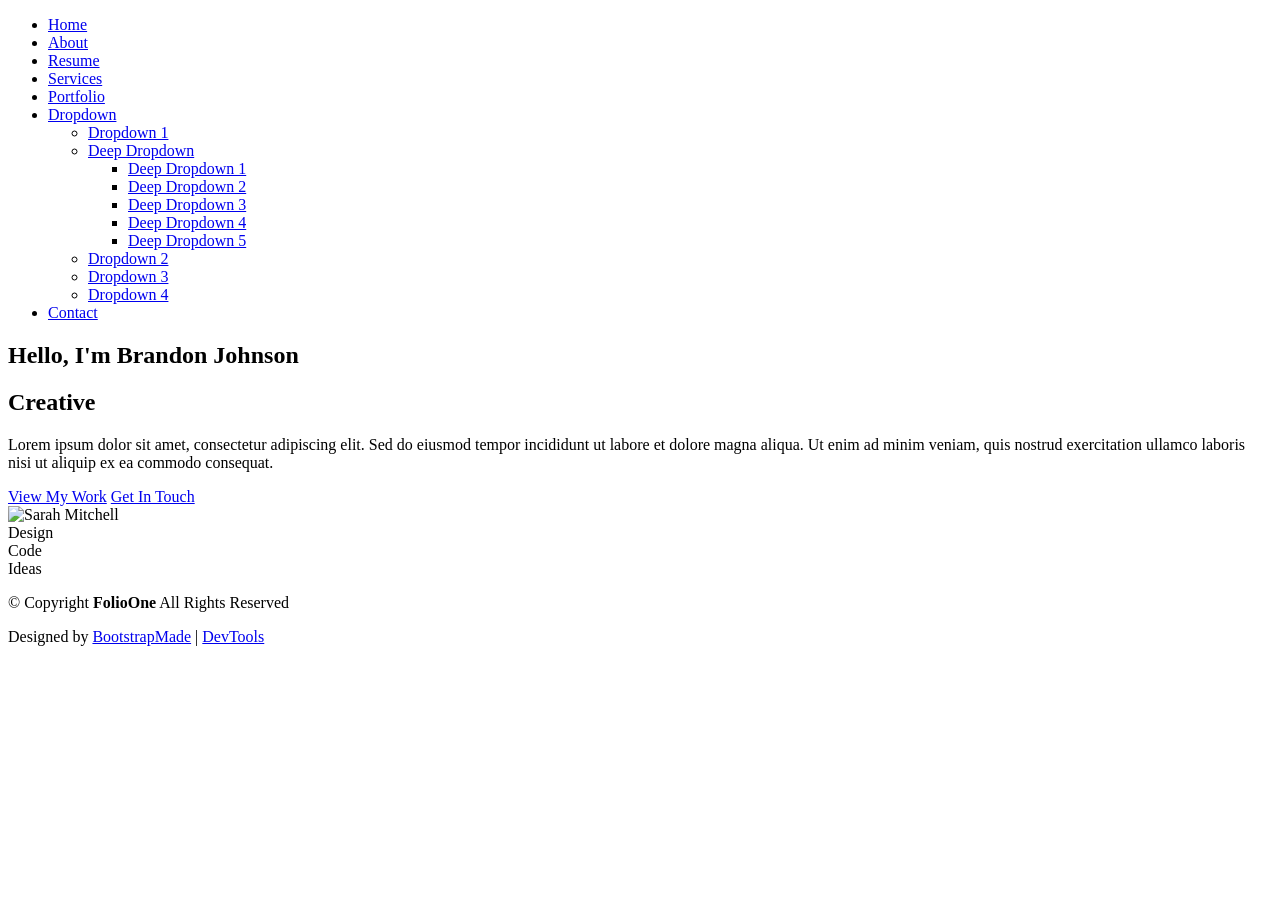
==== index.html @ 046b9fda "Add files via upload" ====
<!DOCTYPE html>
<html lang="en">

<head>
  <meta charset="utf-8">
  <meta content="width=device-width, initial-scale=1.0" name="viewport">
  <title>Index - FolioOne Bootstrap Template</title>
  <meta name="description" content="">
  <meta name="keywords" content="">

  <!-- Favicons -->
  <link href="assets/img/favicon.png" rel="icon">
  <link href="assets/img/apple-touch-icon.png" rel="apple-touch-icon">

  <!-- Fonts -->
  <link href="https://fonts.googleapis.com" rel="preconnect">
  <link href="https://fonts.gstatic.com" rel="preconnect" crossorigin>
  <link href="https://fonts.googleapis.com/css2?family=Roboto:ital,wght@0,100;0,300;0,400;0,500;0,700;0,900;1,100;1,300;1,400;1,500;1,700;1,900&family=Poppins:ital,wght@0,100;0,200;0,300;0,400;0,500;0,600;0,700;0,800;0,900;1,100;1,200;1,300;1,400;1,500;1,600;1,700;1,800;1,900&family=Raleway:ital,wght@0,100;0,200;0,300;0,400;0,500;0,600;0,700;0,800;0,900;1,100;1,200;1,300;1,400;1,500;1,600;1,700;1,800;1,900&display=swap" rel="stylesheet">

  <!-- Vendor CSS Files -->
  <link href="assets/vendor/bootstrap/css/bootstrap.min.css" rel="stylesheet">
  <link href="assets/vendor/bootstrap-icons/bootstrap-icons.css" rel="stylesheet">
  <link href="assets/vendor/aos/aos.css" rel="stylesheet">
  <link href="assets/vendor/swiper/swiper-bundle.min.css" rel="stylesheet">
  <link href="assets/vendor/glightbox/css/glightbox.min.css" rel="stylesheet">

  <!-- Main CSS File -->
  <link href="assets/css/main.css" rel="stylesheet">

  <!-- =======================================================
  * Template Name: FolioOne
  * Template URL: https://bootstrapmade.com/folioone-bootstrap-portfolio-website-template/
  * Updated: Aug 23 2025 with Bootstrap v5.3.7
  * Author: BootstrapMade.com
  * License: https://bootstrapmade.com/license/
  ======================================================== -->
</head>

<body class="index-page">

  <header id="header" class="header d-flex align-items-center light-background sticky-top">
    <div class="container position-relative d-flex align-items-center justify-content-between">

      <!-- <a href="index.html" class="logo d-flex align-items-center me-auto me-xl-0">
      <img src="assets/img/logo.webp" alt="">
      <h1 class="sitename">FolioOne</h1> 
    </a> -->

      <nav id="navmenu" class="navmenu">
        <ul>
          <li><a href="index.html" class="active">Home</a></li>
          <li><a href="about.html">About</a></li>
          <li><a href="resume.html">Resume</a></li>
          <li><a href="services.html">Services</a></li>
          <li><a href="portfolio.html">Portfolio</a></li>
          <li class="dropdown"><a href="#"><span>Dropdown</span> <i class="bi bi-chevron-down toggle-dropdown"></i></a>
            <ul>
              <li><a href="#">Dropdown 1</a></li>
              <li class="dropdown"><a href="#"><span>Deep Dropdown</span> <i class="bi bi-chevron-down toggle-dropdown"></i></a>
                <ul>
                  <li><a href="#">Deep Dropdown 1</a></li>
                  <li><a href="#">Deep Dropdown 2</a></li>
                  <li><a href="#">Deep Dropdown 3</a></li>
                  <li><a href="#">Deep Dropdown 4</a></li>
                  <li><a href="#">Deep Dropdown 5</a></li>
                </ul>
              </li>
              <li><a href="#">Dropdown 2</a></li>
              <li><a href="#">Dropdown 3</a></li>
              <li><a href="#">Dropdown 4</a></li>
            </ul>
          </li>
          <li><a href="contact.html">Contact</a></li>
        </ul>
        <i class="mobile-nav-toggle d-xl-none bi bi-list"></i>
      </nav>

      <div class="header-social-links">
        <a href="#" class="twitter"><i class="bi bi-twitter-x"></i></a>
        <a href="#" class="facebook"><i class="bi bi-facebook"></i></a>
        <a href="#" class="instagram"><i class="bi bi-instagram"></i></a>
        <a href="#" class="linkedin"><i class="bi bi-linkedin"></i></a>
      </div>

    </div>
  </header>

  <main class="main">

    <!-- Hero Section -->
    <section id="hero" class="hero section">

      <div class="container" data-aos="fade-up" data-aos-delay="100">

        <div class="row gy-4 align-items-center">
          <div class="col-lg-6 order-2 order-lg-1">
            <div class="hero-content">
              <h1 data-aos="fade-up" data-aos-delay="200">Hello, I'm <span class="highlight">Brandon Johnson</span></h1>
              <h2 data-aos="fade-up" data-aos-delay="300">Creative <span class="typed" data-typed-items="UI/UX Designer, Web Developer, Digital Artist, Brand Strategist"></span></h2>
              <p data-aos="fade-up" data-aos-delay="400">Lorem ipsum dolor sit amet, consectetur adipiscing elit. Sed do eiusmod tempor incididunt ut labore et dolore magna aliqua. Ut enim ad minim veniam, quis nostrud exercitation ullamco laboris nisi ut aliquip ex ea commodo consequat.</p>
              <div class="hero-actions" data-aos="fade-up" data-aos-delay="500">
                <a href="portfolio.html" class="btn btn-primary">View My Work</a>
                <a href="contact.html" class="btn btn-outline">Get In Touch</a>
              </div>
              <div class="social-links" data-aos="fade-up" data-aos-delay="600">
                <a href="#"><i class="bi bi-twitter"></i></a>
                <a href="#"><i class="bi bi-linkedin"></i></a>
                <a href="#"><i class="bi bi-github"></i></a>
                <a href="#"><i class="bi bi-dribbble"></i></a>
              </div>
            </div>
          </div>
          <div class="col-lg-6 order-1 order-lg-2">
            <div class="hero-image" data-aos="zoom-in" data-aos-delay="300">
              <div class="image-wrapper">
                <img src="assets/img/profile/profile-square-11.webp" alt="Sarah Mitchell" class="img-fluid">
                <div class="floating-elements">
                  <div class="floating-card design" data-aos="fade-left" data-aos-delay="700">
                    <i class="bi bi-palette"></i>
                    <span>Design</span>
                  </div>
                  <div class="floating-card code" data-aos="fade-right" data-aos-delay="800">
                    <i class="bi bi-code-slash"></i>
                    <span>Code</span>
                  </div>
                  <div class="floating-card creativity" data-aos="fade-up" data-aos-delay="900">
                    <i class="bi bi-lightbulb"></i>
                    <span>Ideas</span>
                  </div>
                </div>
              </div>
            </div>
          </div>
        </div>

      </div>

    </section><!-- /Hero Section -->

  </main>

  <footer id="footer" class="footer">

    <div class="container">
      <div class="copyright text-center ">
        <p>© <span>Copyright</span> <strong class="px-1 sitename">FolioOne</strong> <span>All Rights Reserved<br></span></p>
      </div>
      <div class="social-links d-flex justify-content-center">
        <a href=""><i class="bi bi-twitter-x"></i></a>
        <a href=""><i class="bi bi-facebook"></i></a>
        <a href=""><i class="bi bi-instagram"></i></a>
        <a href=""><i class="bi bi-linkedin"></i></a>
      </div>
      <div class="credits">
        <!-- All the links in the footer should remain intact. -->
        <!-- You can delete the links only if you've purchased the pro version. -->
        <!-- Licensing information: https://bootstrapmade.com/license/ -->
        <!-- Purchase the pro version with working PHP/AJAX contact form: [buy-url] -->
        Designed by <a href="https://bootstrapmade.com/">BootstrapMade</a> | <a href="https://bootstrapmade.com/tools/">DevTools</a>
      </div>
    </div>

  </footer>

  <!-- Scroll Top -->
  <a href="#" id="scroll-top" class="scroll-top d-flex align-items-center justify-content-center"><i class="bi bi-arrow-up-short"></i></a>

  <!-- Preloader -->
  <div id="preloader"></div>

  <!-- Vendor JS Files -->
  <script src="assets/vendor/bootstrap/js/bootstrap.bundle.min.js"></script>
  <script src="assets/vendor/php-email-form/validate.js"></script>
  <script src="assets/vendor/aos/aos.js"></script>
  <script src="assets/vendor/typed.js/typed.umd.js"></script>
  <script src="assets/vendor/waypoints/noframework.waypoints.js"></script>
  <script src="assets/vendor/purecounter/purecounter_vanilla.js"></script>
  <script src="assets/vendor/swiper/swiper-bundle.min.js"></script>
  <script src="assets/vendor/imagesloaded/imagesloaded.pkgd.min.js"></script>
  <script src="assets/vendor/isotope-layout/isotope.pkgd.min.js"></script>
  <script src="assets/vendor/glightbox/js/glightbox.min.js"></script>

  <!-- Main JS File -->
  <script src="assets/js/main.js"></script>

</body>

</html>
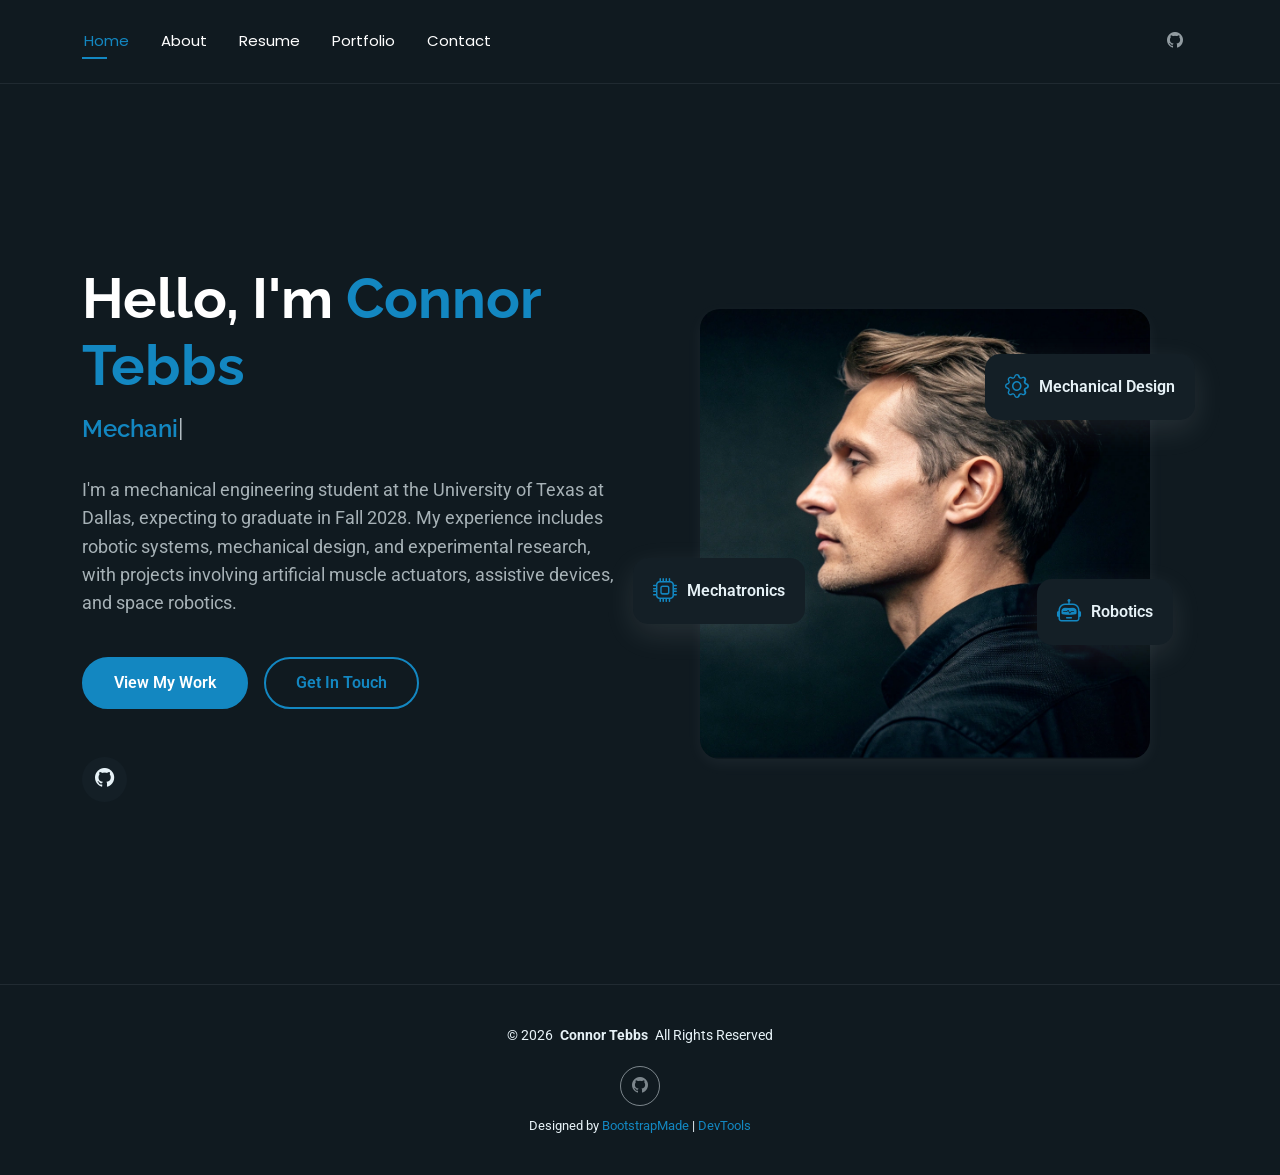
==== commit df518f7b: "Update index.html" ====
--- a/index.html
+++ b/index.html
@@ -1,12 +1,14 @@
+
 <!DOCTYPE html>
 <html lang="en">
 
 <head>
   <meta charset="utf-8">
   <meta content="width=device-width, initial-scale=1.0" name="viewport">
-  <title>Index - FolioOne Bootstrap Template</title>
-  <meta name="description" content="">
-  <meta name="keywords" content="">
+
+  <title>Connor Tebbs | Mechanical Engineering Portfolio</title>
+  <meta name="description" content="Connor Tebbs is a mechanical engineering student at the University of Texas at Dallas with experience in robotics, mechanical design, mechatronics, and experimental research.">
+  <meta name="keywords" content="Connor Tebbs, Mechanical Engineering, UT Dallas, Robotics, Mechatronics, Engineering Portfolio, CAD">
 
   <!-- Favicons -->
   <link href="assets/img/favicon.png" rel="icon">
@@ -15,71 +17,46 @@
   <!-- Fonts -->
   <link href="https://fonts.googleapis.com" rel="preconnect">
   <link href="https://fonts.gstatic.com" rel="preconnect" crossorigin>
-  <link href="https://fonts.googleapis.com/css2?family=Roboto:ital,wght@0,100;0,300;0,400;0,500;0,700;0,900;1,100;1,300;1,400;1,500;1,700;1,900&family=Poppins:ital,wght@0,100;0,200;0,300;0,400;0,500;0,600;0,700;0,800;0,900;1,100;1,200;1,300;1,400;1,500;1,600;1,700;1,800;1,900&family=Raleway:ital,wght@0,100;0,200;0,300;0,400;0,500;0,600;0,700;0,800;0,900;1,100;1,200;1,300;1,400;1,500;1,600;1,700;1,800;1,900&display=swap" rel="stylesheet">
-
-  <!-- Vendor CSS Files -->
+  <link href="https://fonts.googleapis.com/css2?family=Roboto:wght@300;400;500;700&family=Poppins:wght@300;400;500;600;700&family=Raleway:wght@300;400;500;600;700&display=swap" rel="stylesheet">
+
+  <!-- Vendor CSS -->
   <link href="assets/vendor/bootstrap/css/bootstrap.min.css" rel="stylesheet">
   <link href="assets/vendor/bootstrap-icons/bootstrap-icons.css" rel="stylesheet">
   <link href="assets/vendor/aos/aos.css" rel="stylesheet">
   <link href="assets/vendor/swiper/swiper-bundle.min.css" rel="stylesheet">
   <link href="assets/vendor/glightbox/css/glightbox.min.css" rel="stylesheet">
 
-  <!-- Main CSS File -->
+  <!-- Main CSS -->
   <link href="assets/css/main.css" rel="stylesheet">
 
-  <!-- =======================================================
-  * Template Name: FolioOne
-  * Template URL: https://bootstrapmade.com/folioone-bootstrap-portfolio-website-template/
-  * Updated: Aug 23 2025 with Bootstrap v5.3.7
-  * Author: BootstrapMade.com
-  * License: https://bootstrapmade.com/license/
-  ======================================================== -->
+  <!--
+  Template Name: FolioOne
+  Author: BootstrapMade.com
+  License: https://bootstrapmade.com/license/
+  -->
 </head>
 
 <body class="index-page">
 
+  <!-- Header -->
   <header id="header" class="header d-flex align-items-center light-background sticky-top">
     <div class="container position-relative d-flex align-items-center justify-content-between">
-
-      <!-- <a href="index.html" class="logo d-flex align-items-center me-auto me-xl-0">
-      <img src="assets/img/logo.webp" alt="">
-      <h1 class="sitename">FolioOne</h1> 
-    </a> -->
 
       <nav id="navmenu" class="navmenu">
         <ul>
           <li><a href="index.html" class="active">Home</a></li>
           <li><a href="about.html">About</a></li>
           <li><a href="resume.html">Resume</a></li>
-          <li><a href="services.html">Services</a></li>
           <li><a href="portfolio.html">Portfolio</a></li>
-          <li class="dropdown"><a href="#"><span>Dropdown</span> <i class="bi bi-chevron-down toggle-dropdown"></i></a>
-            <ul>
-              <li><a href="#">Dropdown 1</a></li>
-              <li class="dropdown"><a href="#"><span>Deep Dropdown</span> <i class="bi bi-chevron-down toggle-dropdown"></i></a>
-                <ul>
-                  <li><a href="#">Deep Dropdown 1</a></li>
-                  <li><a href="#">Deep Dropdown 2</a></li>
-                  <li><a href="#">Deep Dropdown 3</a></li>
-                  <li><a href="#">Deep Dropdown 4</a></li>
-                  <li><a href="#">Deep Dropdown 5</a></li>
-                </ul>
-              </li>
-              <li><a href="#">Dropdown 2</a></li>
-              <li><a href="#">Dropdown 3</a></li>
-              <li><a href="#">Dropdown 4</a></li>
-            </ul>
-          </li>
           <li><a href="contact.html">Contact</a></li>
         </ul>
         <i class="mobile-nav-toggle d-xl-none bi bi-list"></i>
       </nav>
 
       <div class="header-social-links">
-        <a href="#" class="twitter"><i class="bi bi-twitter-x"></i></a>
-        <a href="#" class="facebook"><i class="bi bi-facebook"></i></a>
-        <a href="#" class="instagram"><i class="bi bi-instagram"></i></a>
-        <a href="#" class="linkedin"><i class="bi bi-linkedin"></i></a>
+        <a href="https://github.com/connortebbs" target="_blank" rel="noopener noreferrer" aria-label="GitHub">
+          <i class="bi bi-github"></i>
+        </a>
       </div>
 
     </div>
@@ -93,82 +70,148 @@
       <div class="container" data-aos="fade-up" data-aos-delay="100">
 
         <div class="row gy-4 align-items-center">
+
+          <!-- Introduction -->
           <div class="col-lg-6 order-2 order-lg-1">
             <div class="hero-content">
-              <h1 data-aos="fade-up" data-aos-delay="200">Hello, I'm <span class="highlight">Brandon Johnson</span></h1>
-              <h2 data-aos="fade-up" data-aos-delay="300">Creative <span class="typed" data-typed-items="UI/UX Designer, Web Developer, Digital Artist, Brand Strategist"></span></h2>
-              <p data-aos="fade-up" data-aos-delay="400">Lorem ipsum dolor sit amet, consectetur adipiscing elit. Sed do eiusmod tempor incididunt ut labore et dolore magna aliqua. Ut enim ad minim veniam, quis nostrud exercitation ullamco laboris nisi ut aliquip ex ea commodo consequat.</p>
+
+              <h1 data-aos="fade-up" data-aos-delay="200">
+                Hello, I'm <span class="highlight">Connor Tebbs</span>
+              </h1>
+
+              <h2 data-aos="fade-up" data-aos-delay="300">
+                <span class="typed"
+                  data-typed-items="Mechanical Engineering Student, Robotics & Mechatronics, Mechanical Design">
+                </span>
+              </h2>
+
+              <p data-aos="fade-up" data-aos-delay="400">
+                I'm a mechanical engineering student at the
+                University of Texas at Dallas, expecting to graduate
+                in Fall 2028. My experience includes robotic systems,
+                mechanical design, and experimental research, with
+                projects involving artificial muscle actuators,
+                assistive devices, and space robotics.
+              </p>
+
               <div class="hero-actions" data-aos="fade-up" data-aos-delay="500">
-                <a href="portfolio.html" class="btn btn-primary">View My Work</a>
-                <a href="contact.html" class="btn btn-outline">Get In Touch</a>
+
+                <a href="portfolio.html" class="btn btn-primary">
+                  View My Work
+                </a>
+
+                <a href="contact.html" class="btn btn-outline">
+                  Get In Touch
+                </a>
+
               </div>
+
               <div class="social-links" data-aos="fade-up" data-aos-delay="600">
-                <a href="#"><i class="bi bi-twitter"></i></a>
-                <a href="#"><i class="bi bi-linkedin"></i></a>
-                <a href="#"><i class="bi bi-github"></i></a>
-                <a href="#"><i class="bi bi-dribbble"></i></a>
+
+                <a href="https://github.com/connortebbs"
+                   target="_blank"
+                   rel="noopener noreferrer"
+                   aria-label="GitHub">
+                  <i class="bi bi-github"></i>
+                </a>
+
+              </div>
+
+            </div>
+          </div>
+
+          <!-- Profile Image -->
+          <div class="col-lg-6 order-1 order-lg-2">
+            <div class="hero-image" data-aos="zoom-in" data-aos-delay="300">
+
+              <div class="image-wrapper">
+
+                <!-- Temporary template image -->
+                <img src="assets/img/profile/profile-square-11.webp"
+                     alt="Temporary portfolio image"
+                     class="img-fluid">
+
+                <div class="floating-elements">
+
+                  <div class="floating-card design"
+                       data-aos="fade-left"
+                       data-aos-delay="700">
+                    <i class="bi bi-gear"></i>
+                    <span>Mechanical Design</span>
+                  </div>
+
+                  <div class="floating-card code"
+                       data-aos="fade-right"
+                       data-aos-delay="800">
+                    <i class="bi bi-cpu"></i>
+                    <span>Mechatronics</span>
+                  </div>
+
+                  <div class="floating-card creativity"
+                       data-aos="fade-up"
+                       data-aos-delay="900">
+                    <i class="bi bi-robot"></i>
+                    <span>Robotics</span>
+                  </div>
+
+                </div>
+
               </div>
             </div>
           </div>
-          <div class="col-lg-6 order-1 order-lg-2">
-            <div class="hero-image" data-aos="zoom-in" data-aos-delay="300">
-              <div class="image-wrapper">
-                <img src="assets/img/profile/profile-square-11.webp" alt="Sarah Mitchell" class="img-fluid">
-                <div class="floating-elements">
-                  <div class="floating-card design" data-aos="fade-left" data-aos-delay="700">
-                    <i class="bi bi-palette"></i>
-                    <span>Design</span>
-                  </div>
-                  <div class="floating-card code" data-aos="fade-right" data-aos-delay="800">
-                    <i class="bi bi-code-slash"></i>
-                    <span>Code</span>
-                  </div>
-                  <div class="floating-card creativity" data-aos="fade-up" data-aos-delay="900">
-                    <i class="bi bi-lightbulb"></i>
-                    <span>Ideas</span>
-                  </div>
-                </div>
-              </div>
-            </div>
-          </div>
+
         </div>
 
       </div>
 
-    </section><!-- /Hero Section -->
+    </section>
+    <!-- End Hero Section -->
 
   </main>
 
+  <!-- Footer -->
   <footer id="footer" class="footer">
 
     <div class="container">
-      <div class="copyright text-center ">
-        <p>© <span>Copyright</span> <strong class="px-1 sitename">FolioOne</strong> <span>All Rights Reserved<br></span></p>
-      </div>
+
+      <div class="copyright text-center">
+        <p>
+          © <span>2026</span>
+          <strong class="px-1 sitename">Connor Tebbs</strong>
+          <span>All Rights Reserved</span>
+        </p>
+      </div>
+
       <div class="social-links d-flex justify-content-center">
-        <a href=""><i class="bi bi-twitter-x"></i></a>
-        <a href=""><i class="bi bi-facebook"></i></a>
-        <a href=""><i class="bi bi-instagram"></i></a>
-        <a href=""><i class="bi bi-linkedin"></i></a>
-      </div>
+        <a href="https://github.com/connortebbs"
+           target="_blank"
+           rel="noopener noreferrer"
+           aria-label="GitHub">
+          <i class="bi bi-github"></i>
+        </a>
+      </div>
+
+      <!-- Required template attribution -->
       <div class="credits">
-        <!-- All the links in the footer should remain intact. -->
-        <!-- You can delete the links only if you've purchased the pro version. -->
-        <!-- Licensing information: https://bootstrapmade.com/license/ -->
-        <!-- Purchase the pro version with working PHP/AJAX contact form: [buy-url] -->
-        Designed by <a href="https://bootstrapmade.com/">BootstrapMade</a> | <a href="https://bootstrapmade.com/tools/">DevTools</a>
-      </div>
+        Designed by
+        <a href="https://bootstrapmade.com/">BootstrapMade</a>
+        |
+        <a href="https://bootstrapmade.com/tools/">DevTools</a>
+      </div>
+
     </div>
-
   </footer>
 
   <!-- Scroll Top -->
-  <a href="#" id="scroll-top" class="scroll-top d-flex align-items-center justify-content-center"><i class="bi bi-arrow-up-short"></i></a>
-
-  <!-- Preloader -->
+  <a href="#"
+     id="scroll-top"
+     class="scroll-top d-flex align-items-center justify-content-center">
+    <i class="bi bi-arrow-up-short"></i>
+  </a>
+
   <div id="preloader"></div>
 
-  <!-- Vendor JS Files -->
+  <!-- Vendor JS -->
   <script src="assets/vendor/bootstrap/js/bootstrap.bundle.min.js"></script>
   <script src="assets/vendor/php-email-form/validate.js"></script>
   <script src="assets/vendor/aos/aos.js"></script>
@@ -180,9 +223,8 @@
   <script src="assets/vendor/isotope-layout/isotope.pkgd.min.js"></script>
   <script src="assets/vendor/glightbox/js/glightbox.min.js"></script>
 
-  <!-- Main JS File -->
+  <!-- Main JS -->
   <script src="assets/js/main.js"></script>
 
 </body>
-
-</html>+</html>
--- a/assets/css/main.css
+++ b/assets/css/main.css
@@ -0,0 +1,2855 @@
+/**
+* Template Name: FolioOne
+* Template URL: https://bootstrapmade.com/folioone-bootstrap-portfolio-website-template/
+* Updated: Aug 23 2025 with Bootstrap v5.3.7
+* Author: BootstrapMade.com
+* License: https://bootstrapmade.com/license/
+*/
+
+/*--------------------------------------------------------------
+# Font & Color Variables
+# Help: https://bootstrapmade.com/color-system/
+--------------------------------------------------------------*/
+/* Fonts */
+:root {
+  --default-font: "Roboto",  system-ui, -apple-system, "Segoe UI", Roboto, "Helvetica Neue", Arial, "Noto Sans", "Liberation Sans", sans-serif, "Apple Color Emoji", "Segoe UI Emoji", "Segoe UI Symbol", "Noto Color Emoji";
+  --heading-font: "Raleway",  sans-serif;
+  --nav-font: "Poppins",  sans-serif;
+}
+
+/* Global Colors - The following color variables are used throughout the website. Updating them here will change the color scheme of the entire website */
+:root { 
+  --background-color: #101a20; /* Background color for the entire website, including individual sections */
+  --default-color: #e7f2f7; /* Default color used for the majority of the text content across the entire website */
+  --heading-color: #ffffff; /* Color for headings, subheadings and title throughout the website */
+  --accent-color: #1387c1; /* Accent color that represents your brand on the website. It's used for buttons, links, and other elements that need to stand out */
+  --surface-color: #141f26; /* The surface color is used as a background of boxed elements within sections, such as cards, icon boxes, or other elements that require a visual separation from the global background. */
+  --contrast-color: #ffffff; /* Contrast color for text, ensuring readability against backgrounds of accent, heading, or default colors. */
+}
+
+/* Nav Menu Colors - The following color variables are used specifically for the navigation menu. They are separate from the global colors to allow for more customization options */
+:root {
+  --nav-color: #ffffff;  /* The default color of the main navmenu links */
+  --nav-hover-color: #1387c1; /* Applied to main navmenu links when they are hovered over or active */
+  --nav-mobile-background-color: #213642; /* Used as the background color for mobile navigation menu */
+  --nav-dropdown-background-color: #051117; /* Used as the background color for dropdown items that appear when hovering over primary navigation items */
+  --nav-dropdown-color: #e7f2f7; /* Used for navigation links of the dropdown items in the navigation menu. */
+  --nav-dropdown-hover-color: #1387c1; /* Similar to --nav-hover-color, this color is applied to dropdown navigation links when they are hovered over. */
+}
+
+/* Color Presets - These classes override global colors when applied to any section or element, providing reuse of the sam color scheme. */
+
+.light-background {
+  --background-color: #142027;
+  --surface-color: #325264;
+}
+
+.dark-background {
+  --background-color: #0b1419;
+  --default-color: #ffffff;
+  --heading-color: #ffffff;
+  --surface-color: #252525;
+  --contrast-color: #ffffff;
+}
+
+/* Smooth scroll */
+:root {
+  scroll-behavior: smooth;
+}
+
+/*--------------------------------------------------------------
+# General Styling & Shared Classes
+--------------------------------------------------------------*/
+body {
+  color: var(--default-color);
+  background-color: var(--background-color);
+  font-family: var(--default-font);
+}
+
+a {
+  color: var(--accent-color);
+  text-decoration: none;
+  transition: 0.3s;
+}
+
+a:hover {
+  color: color-mix(in srgb, var(--accent-color), transparent 25%);
+  text-decoration: none;
+}
+
+h1,
+h2,
+h3,
+h4,
+h5,
+h6 {
+  color: var(--heading-color);
+  font-family: var(--heading-font);
+}
+
+/* PHP Email Form Messages
+------------------------------*/
+.php-email-form .error-message {
+  display: none;
+  background: #df1529;
+  color: #ffffff;
+  text-align: left;
+  padding: 15px;
+  margin-bottom: 24px;
+  font-weight: 600;
+}
+
+.php-email-form .sent-message {
+  display: none;
+  color: #ffffff;
+  background: #059652;
+  text-align: center;
+  padding: 15px;
+  margin-bottom: 24px;
+  font-weight: 600;
+}
+
+.php-email-form .loading {
+  display: none;
+  background: var(--surface-color);
+  text-align: center;
+  padding: 15px;
+  margin-bottom: 24px;
+}
+
+.php-email-form .loading:before {
+  content: "";
+  display: inline-block;
+  border-radius: 50%;
+  width: 24px;
+  height: 24px;
+  margin: 0 10px -6px 0;
+  border: 3px solid var(--accent-color);
+  border-top-color: var(--surface-color);
+  animation: php-email-form-loading 1s linear infinite;
+}
+
+@keyframes php-email-form-loading {
+  0% {
+    transform: rotate(0deg);
+  }
+
+  100% {
+    transform: rotate(360deg);
+  }
+}
+
+/*--------------------------------------------------------------
+# Global Header
+--------------------------------------------------------------*/
+.header {
+  --background-color: rgba(255, 255, 255, 0);
+  color: var(--default-color);
+  background-color: var(--background-color);
+  padding: 15px 0;
+  transition: all 0.5s;
+  z-index: 997;
+  border-bottom: 1px solid color-mix(in srgb, var(--default-color), transparent 92%);
+}
+
+.header .logo {
+  line-height: 1;
+}
+
+.header .logo img {
+  max-height: 36px;
+  margin-right: 8px;
+}
+
+.header .logo h1 {
+  font-size: 32px;
+  margin: 0;
+  font-weight: 400;
+  color: var(--heading-color);
+}
+
+.header .header-social-links {
+  padding-right: 15px;
+}
+
+.header .header-social-links a {
+  color: color-mix(in srgb, var(--default-color), transparent 40%);
+  padding-left: 6px;
+  display: inline-block;
+  transition: 0.3s;
+  font-size: 16px;
+}
+
+.header .header-social-links a:hover {
+  color: var(--default-color);
+}
+
+.header .header-social-links a i {
+  line-height: 0px;
+}
+
+@media (max-width: 1200px) {
+  .header .logo {
+    order: 1;
+  }
+
+  .header .header-social-links {
+    order: 2;
+  }
+
+  .header .navmenu {
+    order: 3;
+  }
+}
+
+/* Global Header on Scroll
+------------------------------*/
+.scrolled .header {
+  --background-color: rgba(16, 26, 32, 0.9);
+}
+
+/*--------------------------------------------------------------
+# Navigation Menu
+--------------------------------------------------------------*/
+/* Desktop Navigation */
+@media (min-width: 1200px) {
+  .navmenu {
+    padding: 0;
+  }
+
+  .navmenu ul {
+    margin: 0;
+    padding: 0;
+    display: flex;
+    list-style: none;
+    align-items: center;
+  }
+
+  .navmenu li {
+    position: relative;
+  }
+
+  .navmenu>ul>li {
+    white-space: nowrap;
+    padding: 15px 28px 15px 0;
+  }
+
+  .navmenu>ul>li:last-child {
+    padding-right: 0;
+  }
+
+  .navmenu a,
+  .navmenu a:focus {
+    color: var(--nav-color);
+    font-size: 15px;
+    padding: 0 2px;
+    font-family: var(--nav-font);
+    font-weight: 400;
+    display: flex;
+    align-items: center;
+    justify-content: space-between;
+    white-space: nowrap;
+    transition: 0.3s;
+    position: relative;
+  }
+
+  .navmenu a i,
+  .navmenu a:focus i {
+    font-size: 12px;
+    line-height: 0;
+    margin-left: 5px;
+    transition: 0.3s;
+  }
+
+  .navmenu>ul>li>a:before {
+    content: "";
+    position: absolute;
+    height: 2px;
+    bottom: -6px;
+    left: 0;
+    background-color: var(--nav-hover-color);
+    visibility: hidden;
+    width: 0px;
+    transition: all 0.3s ease-in-out 0s;
+  }
+
+  .navmenu a:hover:before,
+  .navmenu li:hover>a:before,
+  .navmenu .active:before {
+    visibility: visible;
+    width: 25px;
+  }
+
+  .navmenu li:hover>a,
+  .navmenu .active,
+  .navmenu .active:focus {
+    color: var(--nav-hover-color);
+  }
+
+  .navmenu .dropdown ul {
+    margin: 0;
+    padding: 10px 0;
+    background: var(--nav-dropdown-background-color);
+    display: block;
+    position: absolute;
+    visibility: hidden;
+    left: -5px;
+    top: 130%;
+    opacity: 0;
+    transition: 0.3s;
+    border-radius: 4px;
+    z-index: 99;
+    box-shadow: 0px 0px 30px rgba(0, 0, 0, 0.1);
+  }
+
+  .navmenu .dropdown ul li {
+    min-width: 200px;
+  }
+
+  .navmenu .dropdown ul a {
+    padding: 10px 20px;
+    font-size: 15px;
+    text-transform: none;
+    color: var(--nav-dropdown-color);
+  }
+
+  .navmenu .dropdown ul a i {
+    font-size: 12px;
+  }
+
+  .navmenu .dropdown ul a:hover,
+  .navmenu .dropdown ul .active:hover,
+  .navmenu .dropdown ul li:hover>a {
+    color: var(--nav-dropdown-hover-color);
+  }
+
+  .navmenu .dropdown:hover>ul {
+    opacity: 1;
+    top: 100%;
+    visibility: visible;
+  }
+
+  .navmenu .dropdown .dropdown ul {
+    top: 0;
+    left: -90%;
+    visibility: hidden;
+  }
+
+  .navmenu .dropdown .dropdown:hover>ul {
+    opacity: 1;
+    top: 0;
+    left: -100%;
+    visibility: visible;
+  }
+}
+
+/* Mobile Navigation */
+@media (max-width: 1199px) {
+  .mobile-nav-toggle {
+    color: var(--nav-color);
+    font-size: 28px;
+    line-height: 0;
+    margin-right: 10px;
+    cursor: pointer;
+    transition: color 0.3s;
+  }
+
+  .navmenu {
+    padding: 0;
+    z-index: 9997;
+  }
+
+  .navmenu ul {
+    display: none;
+    list-style: none;
+    position: absolute;
+    inset: 60px 20px 20px 20px;
+    padding: 10px 0;
+    margin: 0;
+    border-radius: 6px;
+    background-color: var(--nav-mobile-background-color);
+    border: 1px solid color-mix(in srgb, var(--default-color), transparent 90%);
+    box-shadow: none;
+    overflow-y: auto;
+    transition: 0.3s;
+    z-index: 9998;
+  }
+
+  .navmenu a,
+  .navmenu a:focus {
+    color: var(--nav-dropdown-color);
+    padding: 10px 20px;
+    font-family: var(--nav-font);
+    font-size: 17px;
+    font-weight: 500;
+    display: flex;
+    align-items: center;
+    justify-content: space-between;
+    white-space: nowrap;
+    transition: 0.3s;
+  }
+
+  .navmenu a i,
+  .navmenu a:focus i {
+    font-size: 12px;
+    line-height: 0;
+    margin-left: 5px;
+    width: 30px;
+    height: 30px;
+    display: flex;
+    align-items: center;
+    justify-content: center;
+    border-radius: 50%;
+    transition: 0.3s;
+    background-color: color-mix(in srgb, var(--accent-color), transparent 90%);
+  }
+
+  .navmenu a i:hover,
+  .navmenu a:focus i:hover {
+    background-color: var(--accent-color);
+    color: var(--contrast-color);
+  }
+
+  .navmenu a:hover,
+  .navmenu .active,
+  .navmenu .active:focus {
+    color: var(--nav-dropdown-hover-color);
+  }
+
+  .navmenu .active i,
+  .navmenu .active:focus i {
+    background-color: var(--accent-color);
+    color: var(--contrast-color);
+    transform: rotate(180deg);
+  }
+
+  .navmenu .dropdown ul {
+    position: static;
+    display: none;
+    z-index: 99;
+    padding: 10px 0;
+    margin: 10px 20px;
+    background-color: var(--nav-dropdown-background-color);
+    transition: all 0.5s ease-in-out;
+  }
+
+  .navmenu .dropdown ul ul {
+    background-color: rgba(33, 37, 41, 0.1);
+  }
+
+  .navmenu .dropdown>.dropdown-active {
+    display: block;
+    background-color: rgba(33, 37, 41, 0.03);
+  }
+
+  .mobile-nav-active {
+    overflow: hidden;
+  }
+
+  .mobile-nav-active .mobile-nav-toggle {
+    color: #fff;
+    position: absolute;
+    font-size: 32px;
+    top: 15px;
+    right: 15px;
+    margin-right: 0;
+    z-index: 9999;
+  }
+
+  .mobile-nav-active .navmenu {
+    position: fixed;
+    overflow: hidden;
+    inset: 0;
+    background: rgba(33, 37, 41, 0.8);
+    transition: 0.3s;
+  }
+
+  .mobile-nav-active .navmenu>ul {
+    display: block;
+  }
+}
+
+/*--------------------------------------------------------------
+# Global Footer
+--------------------------------------------------------------*/
+.footer {
+  color: var(--default-color);
+  background-color: var(--background-color);
+  font-size: 14px;
+  padding: 40px 0;
+  position: relative;
+  border-top: 1px solid color-mix(in srgb, var(--default-color), transparent 92%);
+}
+
+.footer .copyright p {
+  margin-bottom: 0;
+}
+
+.footer .social-links {
+  margin-top: 20px;
+}
+
+.footer .social-links a {
+  display: flex;
+  align-items: center;
+  justify-content: center;
+  width: 40px;
+  height: 40px;
+  border-radius: 50%;
+  border: 1px solid color-mix(in srgb, var(--default-color), transparent 50%);
+  font-size: 16px;
+  color: color-mix(in srgb, var(--default-color), transparent 50%);
+  margin: 0 5px;
+  transition: 0.3s;
+}
+
+.footer .social-links a:hover {
+  color: var(--accent-color);
+  border-color: var(--accent-color);
+}
+
+.footer .credits {
+  margin-top: 10px;
+  font-size: 13px;
+  text-align: center;
+}
+
+/*--------------------------------------------------------------
+# Preloader
+--------------------------------------------------------------*/
+#preloader {
+  position: fixed;
+  inset: 0;
+  z-index: 9999;
+  overflow: hidden;
+  background-color: var(--background-color);
+  transition: all 0.6s ease-out;
+  width: 100%;
+  height: 100vh;
+}
+
+#preloader:before,
+#preloader:after {
+  content: "";
+  position: absolute;
+  border: 4px solid var(--accent-color);
+  border-radius: 50%;
+  animation: animate-preloader 2s cubic-bezier(0, 0.2, 0.8, 1) infinite;
+}
+
+#preloader:after {
+  animation-delay: -0.5s;
+}
+
+@keyframes animate-preloader {
+  0% {
+    width: 10px;
+    height: 10px;
+    top: calc(50% - 5px);
+    left: calc(50% - 5px);
+    opacity: 1;
+  }
+
+  100% {
+    width: 72px;
+    height: 72px;
+    top: calc(50% - 36px);
+    left: calc(50% - 36px);
+    opacity: 0;
+  }
+}
+
+/*--------------------------------------------------------------
+# Scroll Top Button
+--------------------------------------------------------------*/
+.scroll-top {
+  position: fixed;
+  visibility: hidden;
+  opacity: 0;
+  right: 15px;
+  bottom: -15px;
+  z-index: 99999;
+  background-color: var(--accent-color);
+  width: 44px;
+  height: 44px;
+  border-radius: 50px;
+  transition: all 0.4s;
+}
+
+.scroll-top i {
+  font-size: 24px;
+  color: var(--contrast-color);
+  line-height: 0;
+}
+
+.scroll-top:hover {
+  background-color: color-mix(in srgb, var(--accent-color), transparent 20%);
+  color: var(--contrast-color);
+}
+
+.scroll-top.active {
+  visibility: visible;
+  opacity: 1;
+  bottom: 15px;
+}
+
+/*--------------------------------------------------------------
+# Disable aos animation delay on mobile devices
+--------------------------------------------------------------*/
+@media screen and (max-width: 768px) {
+  [data-aos-delay] {
+    transition-delay: 0 !important;
+  }
+}
+
+/*--------------------------------------------------------------
+# Global Page Titles & Breadcrumbs
+--------------------------------------------------------------*/
+.page-title {
+  color: var(--default-color);
+  background-color: var(--background-color);
+  position: relative;
+}
+
+.page-title .heading {
+  padding: 80px 0;
+  border-top: 1px solid color-mix(in srgb, var(--default-color), transparent 90%);
+}
+
+.page-title .heading h1 {
+  font-size: 38px;
+  font-weight: 700;
+}
+
+.page-title nav {
+  background-color: color-mix(in srgb, var(--default-color), transparent 96%);
+  padding: 20px 0;
+}
+
+.page-title nav ol {
+  display: flex;
+  flex-wrap: wrap;
+  list-style: none;
+  padding: 0;
+  margin: 0;
+  font-size: 16px;
+  font-weight: 400;
+}
+
+.page-title nav ol li+li {
+  padding-left: 10px;
+}
+
+.page-title nav ol li+li::before {
+  content: "/";
+  display: inline-block;
+  padding-right: 10px;
+  color: color-mix(in srgb, var(--default-color), transparent 70%);
+}
+
+/*--------------------------------------------------------------
+# Global Sections
+--------------------------------------------------------------*/
+section,
+.section {
+  color: var(--default-color);
+  background-color: var(--background-color);
+  padding: 60px 0;
+  scroll-margin-top: 100px;
+  overflow: clip;
+}
+
+@media (max-width: 1199px) {
+
+  section,
+  .section {
+    scroll-margin-top: 66px;
+  }
+}
+
+/*--------------------------------------------------------------
+# Global Section Titles
+--------------------------------------------------------------*/
+.section-title {
+  text-align: center;
+  padding-bottom: 60px;
+  position: relative;
+}
+
+.section-title h2 {
+  font-size: 3.5rem;
+  font-weight: 400;
+  line-height: 1.2;
+  color: var(--heading-color);
+  margin-bottom: 1.5rem;
+  letter-spacing: -1px;
+}
+
+@media (max-width: 768px) {
+  .section-title h2 {
+    font-size: 2.5rem;
+  }
+}
+
+.section-title p {
+  font-size: 1.125rem;
+  line-height: 1.8;
+  color: color-mix(in srgb, var(--default-color), transparent 25%);
+  max-width: 900px;
+  margin: 0 auto;
+  text-wrap: balance;
+}
+
+/*--------------------------------------------------------------
+# Hero Section
+--------------------------------------------------------------*/
+.hero {
+  padding: 80px 0;
+  min-height: 100vh;
+  display: flex;
+  align-items: center;
+}
+
+.hero .hero-content h1 {
+  font-size: 3.5rem;
+  font-weight: 700;
+  margin-bottom: 1rem;
+  line-height: 1.2;
+}
+
+.hero .hero-content h1 .highlight {
+  color: var(--accent-color);
+  position: relative;
+}
+
+.hero .hero-content h1 .highlight::after {
+  content: "";
+  position: absolute;
+  bottom: 0;
+  left: 0;
+  width: 100%;
+  height: 3px;
+  background: linear-gradient(90deg, var(--accent-color), color-mix(in srgb, var(--accent-color), transparent 50%));
+  border-radius: 2px;
+}
+
+@media (max-width: 768px) {
+  .hero .hero-content h1 {
+    font-size: 2.5rem;
+  }
+}
+
+.hero .hero-content h2 {
+  font-size: 1.5rem;
+  font-weight: 400;
+  margin-bottom: 2rem;
+  color: color-mix(in srgb, var(--default-color), transparent 20%);
+}
+
+.hero .hero-content h2 .typed {
+  color: var(--accent-color);
+  font-weight: 600;
+}
+
+@media (max-width: 768px) {
+  .hero .hero-content h2 {
+    font-size: 1.25rem;
+  }
+}
+
+.hero .hero-content p {
+  font-size: 1.1rem;
+  line-height: 1.6;
+  margin-bottom: 2.5rem;
+  color: color-mix(in srgb, var(--default-color), transparent 30%);
+}
+
+.hero .hero-actions {
+  display: flex;
+  gap: 1rem;
+  margin-bottom: 3rem;
+}
+
+.hero .hero-actions .btn {
+  padding: 12px 30px;
+  border-radius: 50px;
+  font-weight: 600;
+  text-decoration: none;
+  transition: all 0.3s ease;
+  border: 2px solid;
+}
+
+.hero .hero-actions .btn.btn-primary {
+  background: var(--accent-color);
+  color: var(--contrast-color);
+  border-color: var(--accent-color);
+}
+
+.hero .hero-actions .btn.btn-primary:hover {
+  background: color-mix(in srgb, var(--accent-color), black 15%);
+  border-color: color-mix(in srgb, var(--accent-color), black 15%);
+  transform: translateY(-2px);
+}
+
+.hero .hero-actions .btn.btn-outline {
+  background: transparent;
+  color: var(--accent-color);
+  border-color: var(--accent-color);
+}
+
+.hero .hero-actions .btn.btn-outline:hover {
+  transform: translateY(-2px);
+}
+
+@media (max-width: 576px) {
+  .hero .hero-actions {
+    flex-direction: column;
+  }
+
+  .hero .hero-actions .btn {
+    text-align: center;
+  }
+}
+
+.hero .social-links {
+  display: flex;
+  gap: 1rem;
+}
+
+.hero .social-links a {
+  width: 45px;
+  height: 45px;
+  background: var(--surface-color);
+  border-radius: 50%;
+  display: flex;
+  align-items: center;
+  justify-content: center;
+  color: var(--default-color);
+  font-size: 1.2rem;
+  transition: all 0.3s ease;
+}
+
+.hero .social-links a:hover {
+  background: var(--accent-color);
+  color: var(--contrast-color);
+  transform: translateY(-3px);
+  box-shadow: 0 8px 25px color-mix(in srgb, var(--accent-color), transparent 70%);
+}
+
+.hero .hero-image {
+  position: relative;
+}
+
+.hero .hero-image .image-wrapper {
+  position: relative;
+  max-width: 450px;
+  margin: 0 auto;
+}
+
+.hero .hero-image .image-wrapper img {
+  border-radius: 20px;
+  box-shadow: 0 5px 15px color-mix(in srgb, var(--default-color), transparent 95%);
+  transition: transform 0.3s ease;
+}
+
+.hero .hero-image .image-wrapper img:hover {
+  transform: scale(1.02);
+}
+
+.hero .hero-image .floating-elements {
+  position: absolute;
+  top: 0;
+  left: 0;
+  right: 0;
+  bottom: 0;
+  pointer-events: none;
+}
+
+.hero .hero-image .floating-elements .floating-card {
+  position: absolute;
+  background: var(--surface-color);
+  padding: 15px 20px;
+  border-radius: 15px;
+  box-shadow: 0 10px 30px color-mix(in srgb, var(--default-color), transparent 90%);
+  display: flex;
+  align-items: center;
+  gap: 10px;
+  font-weight: 600;
+  animation: float 3s ease-in-out infinite;
+}
+
+.hero .hero-image .floating-elements .floating-card i {
+  font-size: 1.5rem;
+  color: var(--accent-color);
+}
+
+.hero .hero-image .floating-elements .floating-card.design {
+  top: 10%;
+  right: -10%;
+  animation-delay: 0s;
+}
+
+.hero .hero-image .floating-elements .floating-card.code {
+  bottom: 30%;
+  left: -15%;
+  animation-delay: 1s;
+}
+
+.hero .hero-image .floating-elements .floating-card.creativity {
+  top: 60%;
+  right: -5%;
+  animation-delay: 2s;
+}
+
+@media (max-width: 992px) {
+  .hero .hero-image .floating-elements .floating-card {
+    display: none;
+  }
+}
+
+@keyframes float {
+
+  0%,
+  100% {
+    transform: translateY(0px);
+  }
+
+  50% {
+    transform: translateY(-10px);
+  }
+}
+
+@media (max-width: 992px) {
+  .hero .hero-content {
+    text-align: center;
+    margin-bottom: 3rem;
+  }
+}
+
+/*--------------------------------------------------------------
+# About Section
+--------------------------------------------------------------*/
+.about .intro-content .eyebrow {
+  display: inline-block;
+  letter-spacing: 0.12em;
+  text-transform: uppercase;
+  font-size: 12px;
+  color: color-mix(in srgb, var(--default-color), transparent 40%);
+  margin-bottom: 16px;
+}
+
+.about .intro-content .headline {
+  font-family: var(--heading-font);
+  font-weight: 300;
+  line-height: 1.2;
+  font-size: clamp(28px, 4vw, 44px);
+  margin: 0 0 24px 0;
+}
+
+.about .intro-content .lead {
+  font-size: 18px;
+  line-height: 1.8;
+  color: color-mix(in srgb, var(--default-color), transparent 10%);
+  margin-bottom: 24px;
+}
+
+.about .intro-content p {
+  line-height: 1.8;
+  margin-bottom: 24px;
+  color: color-mix(in srgb, var(--default-color), transparent 5%);
+}
+
+.about .intro-content .cta-group {
+  display: flex;
+  gap: 24px;
+  align-items: center;
+  margin-top: 24px;
+}
+
+.about .intro-content .cta-group .btn-ghost {
+  display: inline-flex;
+  align-items: center;
+  gap: 8px;
+  padding: 12px 18px;
+  border-radius: 6px;
+  color: var(--accent-color);
+  background: color-mix(in srgb, var(--accent-color), transparent 92%);
+  border: 1px solid color-mix(in srgb, var(--accent-color), transparent 70%);
+  transition: 0.3s ease-in-out;
+}
+
+.about .intro-content .cta-group .btn-ghost:hover,
+.about .intro-content .cta-group .btn-ghost:focus {
+  color: var(--contrast-color);
+  background: var(--accent-color);
+  border-color: var(--accent-color);
+  outline: none;
+  box-shadow: 0 0 0 3px color-mix(in srgb, var(--accent-color), transparent 70%);
+}
+
+.about .intro-content .cta-group .link-underline {
+  display: inline-flex;
+  align-items: center;
+  gap: 8px;
+  position: relative;
+  color: var(--accent-color);
+  padding-bottom: 4px;
+  transition: 0.3s ease-in-out;
+}
+
+.about .intro-content .cta-group .link-underline::after {
+  content: "";
+  position: absolute;
+  left: 0;
+  right: 0;
+  bottom: 0;
+  height: 1px;
+  background: color-mix(in srgb, var(--accent-color), transparent 40%);
+  transform: scaleX(0.4);
+  transform-origin: left;
+  transition: 0.3s ease-in-out;
+}
+
+.about .intro-content .cta-group .link-underline:hover,
+.about .intro-content .cta-group .link-underline:focus {
+  color: color-mix(in srgb, var(--accent-color), transparent 10%);
+  outline: none;
+}
+
+.about .intro-content .cta-group .link-underline:hover::after,
+.about .intro-content .cta-group .link-underline:focus::after {
+  transform: scaleX(1);
+}
+
+.about .profile-figure {
+  margin: 0;
+}
+
+.about .profile-figure .profile-photo {
+  width: 88%;
+  max-width: 440px;
+  border-radius: 18px;
+  box-shadow: 0 10px 30px color-mix(in srgb, var(--default-color), transparent 92%);
+  transform: translateY(0);
+  transition: transform 0.3s ease-in-out;
+}
+
+.about .profile-figure .profile-caption {
+  margin-top: 24px;
+  display: flex;
+  align-items: center;
+  justify-content: center;
+}
+
+.about .profile-figure .profile-caption .meta {
+  font-size: 14px;
+  color: color-mix(in srgb, var(--default-color), transparent 20%);
+}
+
+.about .profile-figure .profile-caption .meta .funfact {
+  font-size: 13px;
+  margin-top: 4px;
+  color: color-mix(in srgb, var(--default-color), transparent 35%);
+}
+
+.about .profile-figure:hover .profile-photo {
+  transform: translateY(-4px);
+}
+
+.about .skill-item {
+  padding: 24px;
+  border-radius: 6px;
+  transition: 0.3s ease-in-out;
+  background: color-mix(in srgb, var(--surface-color), var(--accent-color) 2%);
+  border: 1px solid color-mix(in srgb, var(--default-color), transparent 88%);
+  height: 100%;
+}
+
+.about .skill-item i {
+  font-size: 24px;
+  color: var(--accent-color);
+  margin-bottom: 16px;
+  display: inline-block;
+}
+
+.about .skill-item h3 {
+  font-size: 16px;
+  margin-bottom: 6px;
+  font-weight: 500;
+}
+
+.about .skill-item p {
+  margin: 0;
+  font-size: 14px;
+  color: color-mix(in srgb, var(--default-color), transparent 25%);
+}
+
+.about .skill-item:hover {
+  transform: translateY(-3px);
+  border-color: color-mix(in srgb, var(--accent-color), transparent 60%);
+  box-shadow: 0 10px 30px color-mix(in srgb, var(--default-color), transparent 92%);
+}
+
+.about .timeline-item {
+  position: relative;
+  padding-left: 26px;
+}
+
+.about .timeline-item time {
+  display: inline-block;
+  font-size: 12px;
+  letter-spacing: 0.08em;
+  text-transform: uppercase;
+  color: color-mix(in srgb, var(--default-color), transparent 45%);
+  margin-bottom: 6px;
+}
+
+.about .timeline-item h4 {
+  font-size: 18px;
+  font-weight: 400;
+  margin: 0 0 6px;
+}
+
+.about .timeline-item p {
+  font-size: 14px;
+  color: color-mix(in srgb, var(--default-color), transparent 25%);
+  margin: 0;
+}
+
+.about .timeline-item .dot {
+  position: absolute;
+  left: 0;
+  top: 4px;
+  width: 10px;
+  height: 10px;
+  border-radius: 50%;
+  background: var(--accent-color);
+  box-shadow: 0 0 0 6px color-mix(in srgb, var(--accent-color), transparent 80%);
+}
+
+.about .personal-quote {
+  padding: 24px 0;
+}
+
+.about .personal-quote p {
+  font-family: var(--heading-font);
+  font-weight: 300;
+  font-size: clamp(20px, 3vw, 28px);
+  line-height: 1.5;
+  color: color-mix(in srgb, var(--default-color), transparent 5%);
+  margin: 0 auto;
+  max-width: 800px;
+}
+
+.about .fact-pill {
+  display: flex;
+  align-items: center;
+  justify-content: center;
+  gap: 10px;
+  padding: 10px 14px;
+  border-radius: 999px;
+  border: 1px solid color-mix(in srgb, var(--default-color), transparent 85%);
+  background: var(--surface-color);
+  color: color-mix(in srgb, var(--default-color), transparent 10%);
+  transition: 0.3s ease-in-out;
+}
+
+.about .fact-pill i {
+  color: var(--accent-color);
+}
+
+.about .fact-pill span {
+  font-size: 14px;
+}
+
+.about .fact-pill:hover {
+  transform: translateY(-2px);
+  border-color: color-mix(in srgb, var(--accent-color), transparent 60%);
+  box-shadow: 0 10px 30px color-mix(in srgb, var(--default-color), transparent 92%);
+}
+
+.about .fact-pill:focus-within {
+  box-shadow: 0 0 0 3px color-mix(in srgb, var(--accent-color), transparent 70%);
+}
+
+@media (max-width: 992px) {
+  .about .profile-figure {
+    text-align: center !important;
+  }
+
+  .about .profile-figure .profile-photo {
+    width: 72%;
+  }
+
+  .about .intro-content .cta-group {
+    flex-wrap: wrap;
+  }
+}
+
+@media (max-width: 576px) {
+  .about .profile-figure .profile-photo {
+    width: 100%;
+  }
+}
+
+/*--------------------------------------------------------------
+# Skills Section
+--------------------------------------------------------------*/
+.skills .skill-box {
+  background-color: var(--surface-color);
+  padding: 2rem;
+  border-radius: 8px;
+  box-shadow: 0 0 20px rgba(0, 0, 0, 0.05);
+}
+
+.skills .skill-box h3 {
+  font-size: 1.2rem;
+  margin-bottom: 1rem;
+  font-weight: 600;
+}
+
+.skills .skill-box p {
+  font-size: 0.9rem;
+  margin-bottom: 0.8rem;
+  opacity: 0.6;
+}
+
+.skills .skill-box .progress {
+  background-color: color-mix(in srgb, var(--accent-color), transparent 85%);
+  border-radius: 50px;
+  height: 8px;
+  margin-top: 5px;
+  overflow: hidden;
+}
+
+.skills .skill-box .progress .progress-bar {
+  background-color: var(--accent-color);
+  height: 100%;
+  position: relative;
+  border-radius: 50px;
+  transition: 0.9s;
+  width: 1px;
+}
+
+/*--------------------------------------------------------------
+# Stats Section
+--------------------------------------------------------------*/
+.stats .avatars {
+  position: relative;
+}
+
+.stats .avatars img {
+  width: 60px;
+  height: 60px;
+  border: 3px solid var(--accent-color);
+  margin-right: -15px;
+  transition: transform 0.3s ease;
+}
+
+.stats .avatars img:hover {
+  transform: translateY(-5px);
+  z-index: 2;
+}
+
+.stats .counters h2 {
+  color: var(--heading-color);
+  font-size: 48px;
+  font-weight: 700;
+  margin-bottom: 10px;
+}
+
+.stats .counters h2 span {
+  display: inline-block;
+}
+
+.stats .counters p {
+  color: var(--default-color);
+  font-size: 18px;
+  margin: 0;
+  opacity: 0.9;
+}
+
+@media (max-width: 991px) {
+  .stats .row {
+    text-align: center;
+  }
+
+  .stats .avatars {
+    justify-content: center;
+    margin-bottom: 40px;
+  }
+
+  .stats .counters h2 {
+    font-size: 36px;
+  }
+
+  .stats .counters p {
+    font-size: 16px;
+  }
+
+  .stats .counters .col-md-4 {
+    margin-bottom: 30px;
+  }
+
+  .stats .counters .col-md-4:last-child {
+    margin-bottom: 0;
+  }
+}
+
+@media (max-width: 576px) {
+  .stats {
+    padding: 60px 0;
+  }
+
+  .stats .avatars {
+    flex-wrap: wrap;
+    justify-content: center;
+  }
+
+  .stats .avatars img {
+    margin: 0 -8px;
+  }
+}
+
+/*--------------------------------------------------------------
+# Testimonials Section
+--------------------------------------------------------------*/
+.testimonials .testimonials-carousel,
+.testimonials .testimonials-slider {
+  overflow: hidden;
+}
+
+.testimonials .testimonial-item .testimonial-content {
+  border-left: 3px solid var(--accent-color);
+  padding-left: 30px;
+}
+
+.testimonials .testimonial-item .testimonial-img {
+  border-radius: 50%;
+  border: 4px solid var(--background-color);
+  margin: 0 auto;
+}
+
+.testimonials .testimonial-item h3 {
+  font-size: 20px;
+  font-weight: bold;
+  margin: 10px 0 5px 0;
+}
+
+.testimonials .testimonial-item h4 {
+  font-size: 14px;
+  color: color-mix(in srgb, var(--default-color), transparent 40%);
+  margin: 0 0 10px 0;
+}
+
+.testimonials .testimonial-item .stars i {
+  color: #ffc107;
+  margin: 0 1px;
+}
+
+.testimonials .testimonial-item .quote-icon-left,
+.testimonials .testimonial-item .quote-icon-right {
+  color: color-mix(in srgb, var(--accent-color), transparent 50%);
+  font-size: 26px;
+  line-height: 0;
+}
+
+.testimonials .testimonial-item .quote-icon-left {
+  display: inline-block;
+  left: -5px;
+  position: relative;
+}
+
+.testimonials .testimonial-item .quote-icon-right {
+  display: inline-block;
+  right: -5px;
+  position: relative;
+  top: 10px;
+  transform: scale(-1, -1);
+}
+
+.testimonials .testimonial-item p {
+  font-style: italic;
+}
+
+.testimonials .swiper-wrapper {
+  height: auto;
+}
+
+.testimonials .swiper-pagination {
+  margin-top: 30px;
+  position: relative;
+}
+
+.testimonials .swiper-pagination .swiper-pagination-bullet {
+  width: 12px;
+  height: 12px;
+  background-color: color-mix(in srgb, var(--default-color), transparent 85%);
+  opacity: 1;
+}
+
+.testimonials .swiper-pagination .swiper-pagination-bullet-active {
+  background-color: var(--accent-color);
+}
+
+/*--------------------------------------------------------------
+# Resume Section
+--------------------------------------------------------------*/
+.resume .resume-item {
+  margin-bottom: 3rem;
+}
+
+.resume .resume-item .resume-title {
+  font-size: 1.75rem;
+  font-weight: 700;
+  margin-bottom: 1.5rem;
+  padding-bottom: 1.5rem;
+  position: relative;
+  color: var(--heading-color);
+}
+
+.resume .resume-item .resume-title::after {
+  content: "";
+  position: absolute;
+  display: block;
+  width: 50px;
+  height: 3px;
+  background: var(--accent-color);
+  bottom: 0;
+  left: 0;
+}
+
+.resume .resume-item .resume-content {
+  padding-left: 1.25rem;
+  border-left: 2px solid color-mix(in srgb, var(--accent-color), transparent 85%);
+}
+
+.resume .resume-item article {
+  position: relative;
+  margin-bottom: 2.5rem;
+}
+
+.resume .resume-item article::before {
+  content: "";
+  position: absolute;
+  width: 16px;
+  height: 16px;
+  border-radius: 50%;
+  left: -1.8rem;
+  top: 0.25rem;
+  background: var(--background-color);
+  border: 2px solid var(--accent-color);
+}
+
+.resume .resume-item article h4 {
+  font-size: 1.25rem;
+  font-weight: 600;
+  margin-bottom: 0.5rem;
+  color: var(--heading-color);
+}
+
+.resume .resume-item article h5 {
+  font-size: 1rem;
+  background: color-mix(in srgb, var(--accent-color), transparent 92%);
+  padding: 0.375rem 0.75rem;
+  display: inline-block;
+  font-weight: 600;
+  margin: 0.5rem 0;
+  color: var(--accent-color);
+  border-radius: 4px;
+}
+
+.resume .resume-item article .institution,
+.resume .resume-item article .company {
+  font-size: 1rem;
+  margin-bottom: 1rem;
+  color: color-mix(in srgb, var(--default-color), transparent 25%);
+}
+
+.resume .resume-item article p {
+  margin-bottom: 1rem;
+}
+
+.resume .resume-item article ul {
+  padding-left: 1.25rem;
+  margin-bottom: 0;
+}
+
+.resume .resume-item article ul li {
+  padding-bottom: 0.75rem;
+  position: relative;
+}
+
+.resume .resume-item article ul li:last-child {
+  padding-bottom: 0;
+}
+
+.resume .skill-item {
+  margin-bottom: 2rem;
+}
+
+.resume .skill-item h4 {
+  font-size: 1rem;
+  font-weight: 600;
+  margin-bottom: 0.75rem;
+  color: var(--heading-color);
+}
+
+.resume .skill-item .progress {
+  height: 0.75rem;
+  background-color: color-mix(in srgb, var(--accent-color), transparent 92%);
+  border-radius: 1rem;
+  overflow: visible;
+}
+
+.resume .skill-item .progress .progress-bar {
+  background-color: var(--accent-color);
+  position: relative;
+  border-radius: 1rem;
+  width: 0;
+  transition: width 1s ease;
+}
+
+.resume .skill-item .progress .progress-bar::after {
+  content: attr(aria-valuenow) "%";
+  position: absolute;
+  right: 0;
+  top: -1.75rem;
+  font-size: 0.875rem;
+  font-weight: 600;
+  color: var(--accent-color);
+}
+
+@media (max-width: 991.98px) {
+  .resume .resume-item {
+    margin-bottom: 2rem;
+  }
+}
+
+@media (max-width: 767.98px) {
+  .resume .resume-content {
+    padding-left: 1rem !important;
+  }
+
+  .resume article::before {
+    left: -2rem !important;
+  }
+}
+
+/*--------------------------------------------------------------
+# Services Section
+--------------------------------------------------------------*/
+.services .service-item {
+  display: flex;
+  background-color: var(--surface-color);
+  border-radius: 12px;
+  padding: 2rem;
+  height: 100%;
+  position: relative;
+  overflow: hidden;
+  box-shadow: 0 5px 20px rgba(0, 0, 0, 0.03);
+  transition: all 0.4s ease;
+}
+
+.services .service-item::before {
+  content: "";
+  position: absolute;
+  left: 0;
+  top: 0;
+  height: 100%;
+  width: 4px;
+  background-color: var(--accent-color);
+  transform: scaleY(0);
+  transform-origin: bottom;
+  transition: transform 0.4s cubic-bezier(0.65, 0, 0.35, 1);
+}
+
+.services .service-item:hover {
+  box-shadow: 0 10px 30px rgba(0, 0, 0, 0.08);
+  transform: translateY(-5px);
+}
+
+.services .service-item:hover::before {
+  transform: scaleY(1);
+}
+
+.services .service-item:hover .service-icon {
+  background-color: var(--accent-color);
+  color: var(--contrast-color);
+  transform: rotateY(180deg);
+}
+
+.services .service-item:hover .service-icon i {
+  transform: rotateY(180deg);
+}
+
+.services .service-item:hover .service-link i {
+  transform: translateX(5px);
+}
+
+.services .service-icon {
+  flex-shrink: 0;
+  width: 70px;
+  height: 70px;
+  border-radius: 12px;
+  background-color: color-mix(in srgb, var(--accent-color), transparent 90%);
+  color: var(--accent-color);
+  display: flex;
+  align-items: center;
+  justify-content: center;
+  margin-right: 1.5rem;
+  transition: all 0.5s ease;
+}
+
+.services .service-icon i {
+  font-size: 2rem;
+  transition: transform 0.5s ease;
+}
+
+.services .service-content {
+  flex-grow: 1;
+}
+
+.services .service-content h3 {
+  font-size: 1.4rem;
+  margin-bottom: 1rem;
+  font-weight: 700;
+  color: var(--heading-color);
+}
+
+.services .service-content p {
+  margin-bottom: 1.25rem;
+  color: color-mix(in srgb, var(--default-color), transparent 20%);
+}
+
+.services .service-link {
+  display: inline-flex;
+  align-items: center;
+  color: var(--accent-color);
+  font-weight: 600;
+  text-decoration: none;
+  transition: color 0.3s ease;
+}
+
+.services .service-link span {
+  margin-right: 0.5rem;
+}
+
+.services .service-link i {
+  transition: transform 0.3s ease;
+}
+
+.services .service-link:hover {
+  color: color-mix(in srgb, var(--accent-color), transparent 25%);
+}
+
+@media (max-width: 767.98px) {
+  .services .service-item {
+    padding: 1.5rem;
+    margin-bottom: 1rem;
+  }
+
+  .services .service-icon {
+    width: 60px;
+    height: 60px;
+    margin-right: 1rem;
+  }
+
+  .services .service-icon i {
+    font-size: 1.5rem;
+  }
+
+  .services .service-content h3 {
+    font-size: 1.2rem;
+    margin-bottom: 0.75rem;
+  }
+
+  .services .service-content p {
+    margin-bottom: 1rem;
+    font-size: 0.95rem;
+  }
+}
+
+@media (max-width: 575.98px) {
+  .services .service-item {
+    flex-direction: column;
+    text-align: center;
+  }
+
+  .services .service-item::before {
+    width: 100%;
+    height: 4px;
+    transform: scaleX(0);
+    transform-origin: left;
+  }
+
+  .services .service-item:hover::before {
+    transform: scaleX(1);
+  }
+
+  .services .service-icon {
+    margin-right: 0;
+    margin-bottom: 1.25rem;
+  }
+
+  .services .service-link {
+    justify-content: center;
+  }
+}
+
+/*--------------------------------------------------------------
+# Service Details Section
+--------------------------------------------------------------*/
+.service-details .service-hero {
+  margin-bottom: 4rem;
+}
+
+.service-details .service-hero .service-meta {
+  display: flex;
+  align-items: center;
+  gap: 1rem;
+  margin-bottom: 1.5rem;
+}
+
+.service-details .service-hero .service-meta .service-category {
+  background: color-mix(in srgb, var(--accent-color), transparent 85%);
+  color: var(--accent-color);
+  padding: 0.5rem 1rem;
+  border-radius: 20px;
+  font-size: 0.85rem;
+  font-weight: 500;
+  letter-spacing: 0.5px;
+}
+
+.service-details .service-hero .service-meta .reading-time {
+  color: color-mix(in srgb, var(--default-color), transparent 50%);
+  font-size: 0.9rem;
+  font-weight: 300;
+}
+
+.service-details .service-hero h1 {
+  font-size: 3.5rem;
+  font-weight: 300;
+  line-height: 1.2;
+  margin-bottom: 1.5rem;
+  color: var(--heading-color);
+  letter-spacing: -0.02em;
+}
+
+.service-details .service-hero .service-description {
+  font-size: 1.25rem;
+  line-height: 1.7;
+  color: color-mix(in srgb, var(--default-color), transparent 25%);
+  font-weight: 300;
+  margin: 0;
+}
+
+.service-details .service-visual {
+  margin-bottom: 4rem;
+  overflow: hidden;
+  border-radius: 4px;
+}
+
+.service-details .service-visual img {
+  width: 100%;
+  height: 400px;
+  object-fit: cover;
+  transition: transform 0.5s ease;
+}
+
+.service-details .service-visual img:hover {
+  transform: scale(1.02);
+}
+
+.service-details .service-narrative {
+  margin-bottom: 5rem;
+}
+
+.service-details .service-narrative h3 {
+  font-size: 2rem;
+  font-weight: 300;
+  margin-bottom: 2rem;
+  color: var(--heading-color);
+  letter-spacing: -0.01em;
+}
+
+.service-details .service-narrative p {
+  font-size: 1.1rem;
+  line-height: 1.8;
+  margin-bottom: 2rem;
+  color: var(--default-color);
+  font-weight: 300;
+}
+
+.service-details .benefits-grid {
+  display: grid;
+  grid-template-columns: repeat(auto-fit, minmax(280px, 1fr));
+  gap: 2.5rem;
+  margin-top: 3rem;
+}
+
+.service-details .benefits-grid .benefit-card {
+  text-align: center;
+  padding: 0;
+}
+
+.service-details .benefits-grid .benefit-card .benefit-icon {
+  width: 60px;
+  height: 60px;
+  background: color-mix(in srgb, var(--accent-color), transparent 90%);
+  border-radius: 50%;
+  display: flex;
+  align-items: center;
+  justify-content: center;
+  margin: 0 auto 1.5rem;
+  transition: all 0.3s ease;
+}
+
+.service-details .benefits-grid .benefit-card .benefit-icon i {
+  font-size: 1.5rem;
+  color: var(--accent-color);
+}
+
+.service-details .benefits-grid .benefit-card:hover .benefit-icon {
+  background: var(--accent-color);
+  transform: translateY(-2px);
+}
+
+.service-details .benefits-grid .benefit-card:hover .benefit-icon i {
+  color: var(--contrast-color);
+}
+
+.service-details .benefits-grid .benefit-card h4 {
+  font-size: 1.2rem;
+  font-weight: 400;
+  margin-bottom: 1rem;
+  color: var(--heading-color);
+}
+
+.service-details .benefits-grid .benefit-card p {
+  font-size: 1rem;
+  line-height: 1.6;
+  color: color-mix(in srgb, var(--default-color), transparent 30%);
+  margin: 0;
+}
+
+.service-details .timeline-section {
+  margin-bottom: 4rem;
+}
+
+.service-details .timeline-section h3 {
+  font-size: 2rem;
+  font-weight: 300;
+  margin-bottom: 3rem;
+  color: var(--heading-color);
+  letter-spacing: -0.01em;
+}
+
+.service-details .timeline-section .timeline {
+  position: relative;
+}
+
+.service-details .timeline-section .timeline::before {
+  content: "";
+  position: absolute;
+  left: 30px;
+  top: 0;
+  bottom: 0;
+  width: 1px;
+  background: color-mix(in srgb, var(--default-color), transparent 85%);
+}
+
+.service-details .timeline-section .timeline .timeline-item {
+  position: relative;
+  padding-left: 80px;
+  margin-bottom: 3rem;
+}
+
+.service-details .timeline-section .timeline .timeline-item:last-child {
+  margin-bottom: 0;
+}
+
+.service-details .timeline-section .timeline .timeline-item .timeline-marker {
+  position: absolute;
+  left: 0;
+  top: 0;
+  width: 60px;
+  height: 60px;
+  background: var(--surface-color);
+  border: 2px solid color-mix(in srgb, var(--accent-color), transparent 70%);
+  border-radius: 50%;
+  display: flex;
+  align-items: center;
+  justify-content: center;
+  z-index: 1;
+}
+
+.service-details .timeline-section .timeline .timeline-item .timeline-marker span {
+  font-size: 1.2rem;
+  font-weight: 500;
+  color: var(--accent-color);
+}
+
+.service-details .timeline-section .timeline .timeline-item .timeline-content h4 {
+  font-size: 1.3rem;
+  font-weight: 400;
+  margin-bottom: 0.75rem;
+  color: var(--heading-color);
+}
+
+.service-details .timeline-section .timeline .timeline-item .timeline-content p {
+  font-size: 1rem;
+  line-height: 1.6;
+  margin-bottom: 0.5rem;
+  color: var(--default-color);
+}
+
+.service-details .timeline-section .timeline .timeline-item .timeline-content small {
+  color: color-mix(in srgb, var(--default-color), transparent 40%);
+  font-size: 0.9rem;
+  font-weight: 500;
+}
+
+.service-details .service-sidebar {
+  padding-left: 2rem;
+}
+
+@media (max-width: 992px) {
+  .service-details .service-sidebar {
+    padding-left: 0;
+    margin-top: 4rem;
+  }
+}
+
+.service-details .overview-card,
+.service-details .success-story,
+.service-details .consultation-form {
+  background: var(--surface-color);
+  border-radius: 8px;
+  padding: 2.5rem;
+  margin-bottom: 2.5rem;
+  border: 1px solid color-mix(in srgb, var(--default-color), transparent 93%);
+  transition: all 0.3s ease;
+}
+
+.service-details .overview-card:hover,
+.service-details .success-story:hover,
+.service-details .consultation-form:hover {
+  border-color: color-mix(in srgb, var(--accent-color), transparent 80%);
+}
+
+.service-details .overview-card .overview-header h4 {
+  font-size: 1.4rem;
+  font-weight: 400;
+  margin-bottom: 2rem;
+  color: var(--heading-color);
+}
+
+.service-details .overview-card .overview-stats {
+  display: grid;
+  grid-template-columns: repeat(3, 1fr);
+  gap: 1.5rem;
+  margin-bottom: 2rem;
+}
+
+.service-details .overview-card .overview-stats .stat-item {
+  text-align: center;
+}
+
+.service-details .overview-card .overview-stats .stat-item .stat-number {
+  font-size: 2rem;
+  font-weight: 300;
+  color: var(--accent-color);
+  line-height: 1;
+  margin-bottom: 0.5rem;
+}
+
+.service-details .overview-card .overview-stats .stat-item .stat-label {
+  font-size: 0.85rem;
+  color: color-mix(in srgb, var(--default-color), transparent 40%);
+  font-weight: 500;
+  text-transform: uppercase;
+  letter-spacing: 0.5px;
+}
+
+.service-details .overview-card .overview-details {
+  border-top: 1px solid color-mix(in srgb, var(--default-color), transparent 90%);
+  padding-top: 1.5rem;
+}
+
+.service-details .overview-card .overview-details .detail-row {
+  display: flex;
+  justify-content: space-between;
+  align-items: center;
+  margin-bottom: 1rem;
+}
+
+.service-details .overview-card .overview-details .detail-row:last-child {
+  margin-bottom: 0;
+}
+
+.service-details .overview-card .overview-details .detail-row .detail-label {
+  font-size: 0.95rem;
+  color: color-mix(in srgb, var(--default-color), transparent 30%);
+  font-weight: 400;
+}
+
+.service-details .overview-card .overview-details .detail-row .detail-value {
+  font-size: 0.95rem;
+  color: var(--heading-color);
+  font-weight: 500;
+}
+
+.service-details .success-story .story-quote p {
+  font-size: 1.1rem;
+  line-height: 1.7;
+  color: color-mix(in srgb, var(--default-color), transparent 20%);
+  font-style: italic;
+  margin-bottom: 2rem;
+}
+
+.service-details .success-story .story-author {
+  display: flex;
+  align-items: center;
+  gap: 1rem;
+  margin-bottom: 1.5rem;
+}
+
+.service-details .success-story .story-author .author-avatar {
+  width: 50px;
+  height: 50px;
+  border-radius: 50%;
+  object-fit: cover;
+}
+
+.service-details .success-story .story-author .author-details h5 {
+  font-size: 1rem;
+  font-weight: 500;
+  margin-bottom: 0.25rem;
+  color: var(--heading-color);
+}
+
+.service-details .success-story .story-author .author-details span {
+  display: block;
+  font-size: 0.9rem;
+  color: color-mix(in srgb, var(--default-color), transparent 40%);
+  margin-bottom: 0.25rem;
+}
+
+.service-details .success-story .story-author .author-details small {
+  font-size: 0.8rem;
+  color: color-mix(in srgb, var(--default-color), transparent 50%);
+}
+
+.service-details .success-story .story-metrics {
+  display: grid;
+  grid-template-columns: repeat(2, 1fr);
+  gap: 1rem;
+  padding-top: 1.5rem;
+  border-top: 1px solid color-mix(in srgb, var(--default-color), transparent 90%);
+}
+
+.service-details .success-story .story-metrics .metric {
+  text-align: center;
+}
+
+.service-details .success-story .story-metrics .metric .metric-value {
+  font-size: 1.5rem;
+  font-weight: 500;
+  color: var(--accent-color);
+  display: block;
+  margin-bottom: 0.25rem;
+}
+
+.service-details .success-story .story-metrics .metric .metric-label {
+  font-size: 0.8rem;
+  color: color-mix(in srgb, var(--default-color), transparent 40%);
+  text-transform: uppercase;
+  letter-spacing: 0.5px;
+}
+
+.service-details .consultation-form .form-header {
+  margin-bottom: 2rem;
+}
+
+.service-details .consultation-form .form-header h4 {
+  font-size: 1.4rem;
+  font-weight: 400;
+  margin-bottom: 0.75rem;
+  color: var(--heading-color);
+}
+
+.service-details .consultation-form .form-header p {
+  font-size: 0.95rem;
+  line-height: 1.6;
+  color: color-mix(in srgb, var(--default-color), transparent 30%);
+  margin: 0;
+}
+
+.service-details .consultation-form .form-group {
+  margin-bottom: 1.5rem;
+}
+
+.service-details .consultation-form .form-input {
+  width: 100%;
+  padding: 1rem;
+  border: 1px solid color-mix(in srgb, var(--default-color), transparent 85%);
+  border-radius: 4px;
+  font-size: 0.95rem;
+  transition: all 0.3s ease;
+  background: transparent;
+}
+
+.service-details .consultation-form .form-input:focus {
+  outline: none;
+  border-color: var(--accent-color);
+  box-shadow: 0 0 0 3px color-mix(in srgb, var(--accent-color), transparent 90%);
+}
+
+.service-details .consultation-form input[type=text],
+.service-details .consultation-form input[type=email],
+.service-details .consultation-form input[type=tel],
+.service-details .consultation-form select,
+.service-details .consultation-form textarea {
+  color: var(--default-color);
+  background-color: var(--surface-color);
+  font-size: 14px;
+  border-color: color-mix(in srgb, var(--default-color), transparent 80%);
+}
+
+.service-details .consultation-form input[type=text]:focus,
+.service-details .consultation-form input[type=email]:focus,
+.service-details .consultation-form input[type=tel]:focus,
+.service-details .consultation-form select:focus,
+.service-details .consultation-form textarea:focus {
+  border-color: var(--accent-color);
+}
+
+.service-details .consultation-form input[type=text]::placeholder,
+.service-details .consultation-form input[type=email]::placeholder,
+.service-details .consultation-form input[type=tel]::placeholder,
+.service-details .consultation-form select::placeholder,
+.service-details .consultation-form textarea::placeholder {
+  color: color-mix(in srgb, var(--default-color), transparent 70%);
+}
+
+.service-details .consultation-form .btn-consultation {
+  background: var(--accent-color);
+  color: var(--contrast-color);
+  border: none;
+  padding: 1rem 2rem;
+  border-radius: 4px;
+  font-size: 0.95rem;
+  font-weight: 500;
+  width: 100%;
+  display: flex;
+  align-items: center;
+  justify-content: center;
+  gap: 0.5rem;
+  transition: all 0.3s ease;
+  text-transform: none;
+}
+
+.service-details .consultation-form .btn-consultation:hover {
+  background: color-mix(in srgb, var(--accent-color), transparent 10%);
+  transform: translateY(-1px);
+}
+
+.service-details .consultation-form .btn-consultation i {
+  font-size: 0.9rem;
+}
+
+@media (max-width: 768px) {
+  .service-details .service-hero h1 {
+    font-size: 2.5rem;
+  }
+
+  .service-details .service-hero .service-description {
+    font-size: 1.1rem;
+  }
+
+  .service-details .service-visual img {
+    height: 250px;
+  }
+
+  .service-details .benefits-grid {
+    grid-template-columns: 1fr;
+    gap: 2rem;
+  }
+
+  .service-details .timeline-section .timeline::before {
+    left: 20px;
+  }
+
+  .service-details .timeline-section .timeline .timeline-item {
+    padding-left: 60px;
+  }
+
+  .service-details .timeline-section .timeline .timeline-item .timeline-marker {
+    width: 40px;
+    height: 40px;
+  }
+
+  .service-details .timeline-section .timeline .timeline-item .timeline-marker span {
+    font-size: 1rem;
+  }
+
+  .service-details .overview-card .overview-stats {
+    grid-template-columns: 1fr;
+    gap: 1rem;
+  }
+}
+
+/*--------------------------------------------------------------
+# Portfolio Section
+--------------------------------------------------------------*/
+.portfolio .portfolio-filters {
+  display: flex;
+  justify-content: center;
+  flex-wrap: wrap;
+  gap: 10px;
+  margin-bottom: 30px;
+  padding: 0;
+  list-style: none;
+}
+
+.portfolio .portfolio-filters li {
+  padding: 8px 20px;
+  font-size: 0.95rem;
+  font-weight: 500;
+  border-radius: 30px;
+  cursor: pointer;
+  transition: all 0.3s ease;
+  background-color: color-mix(in srgb, var(--accent-color), transparent 90%);
+  color: var(--accent-color);
+}
+
+.portfolio .portfolio-filters li:hover {
+  background-color: color-mix(in srgb, var(--accent-color), transparent 80%);
+}
+
+.portfolio .portfolio-filters li.filter-active {
+  background-color: var(--accent-color);
+  color: var(--contrast-color);
+}
+
+.portfolio .portfolio-card {
+  background-color: var(--surface-color);
+  border-radius: 10px;
+  overflow: hidden;
+  box-shadow: 0 5px 15px rgba(0, 0, 0, 0.05);
+  margin-bottom: 30px;
+  transition: all 0.3s ease;
+}
+
+.portfolio .portfolio-card:hover {
+  transform: translateY(-10px);
+  box-shadow: 0 10px 30px rgba(0, 0, 0, 0.1);
+}
+
+.portfolio .portfolio-card:hover .portfolio-img .portfolio-overlay {
+  opacity: 1;
+}
+
+.portfolio .portfolio-card:hover .portfolio-img img {
+  transform: scale(1.1);
+}
+
+.portfolio .portfolio-card .portfolio-img {
+  position: relative;
+  overflow: hidden;
+}
+
+.portfolio .portfolio-card .portfolio-img img {
+  width: 100%;
+  height: auto;
+  transition: transform 0.5s ease;
+}
+
+.portfolio .portfolio-card .portfolio-img .portfolio-overlay {
+  position: absolute;
+  top: 0;
+  left: 0;
+  width: 100%;
+  height: 100%;
+  background: rgba(0, 0, 0, 0.6);
+  display: flex;
+  align-items: center;
+  justify-content: center;
+  gap: 15px;
+  opacity: 0;
+  transition: all 0.3s ease;
+}
+
+.portfolio .portfolio-card .portfolio-img .portfolio-overlay a {
+  width: 45px;
+  height: 45px;
+  background-color: var(--accent-color);
+  color: var(--contrast-color);
+  border-radius: 50%;
+  display: flex;
+  align-items: center;
+  justify-content: center;
+  font-size: 1.2rem;
+  transition: all 0.3s ease;
+}
+
+.portfolio .portfolio-card .portfolio-img .portfolio-overlay a:hover {
+  background-color: color-mix(in srgb, var(--accent-color), #fff 20%);
+  transform: translateY(-5px);
+}
+
+.portfolio .portfolio-card .portfolio-info {
+  padding: 20px;
+}
+
+.portfolio .portfolio-card .portfolio-info h4 {
+  font-size: 1.2rem;
+  font-weight: 700;
+  margin-bottom: 5px;
+  color: var(--heading-color);
+}
+
+.portfolio .portfolio-card .portfolio-info p {
+  font-size: 0.9rem;
+  color: var(--default-color);
+  margin-bottom: 10px;
+}
+
+.portfolio .portfolio-card .portfolio-info .portfolio-tags {
+  display: flex;
+  flex-wrap: wrap;
+  gap: 8px;
+}
+
+.portfolio .portfolio-card .portfolio-info .portfolio-tags span {
+  font-size: 0.8rem;
+  padding: 4px 12px;
+  border-radius: 20px;
+  background-color: color-mix(in srgb, var(--accent-color), transparent 90%);
+  color: var(--accent-color);
+}
+
+.portfolio .btn-primary {
+  background-color: var(--accent-color);
+  border-color: var(--accent-color);
+  color: var(--contrast-color);
+  padding: 12px 30px;
+  font-weight: 600;
+  border-radius: 5px;
+  transition: all 0.3s ease;
+}
+
+.portfolio .btn-primary:hover {
+  background-color: color-mix(in srgb, var(--accent-color), #000 10%);
+  border-color: color-mix(in srgb, var(--accent-color), #000 10%);
+  transform: translateY(-3px);
+  box-shadow: 0 5px 15px rgba(0, 0, 0, 0.1);
+}
+
+/*--------------------------------------------------------------
+# Portfolio Details Section
+--------------------------------------------------------------*/
+.portfolio-details {
+  --section-spacing: 2.5rem;
+}
+
+.portfolio-details .portfolio-details-media {
+  position: relative;
+}
+
+.portfolio-details .portfolio-details-media .main-image {
+  margin-bottom: 1rem;
+  border-radius: 20px;
+  overflow: hidden;
+  box-shadow: 0 10px 30px rgba(0, 0, 0, 0.08);
+}
+
+.portfolio-details .portfolio-details-media .main-image .portfolio-details-slider {
+  position: relative;
+}
+
+.portfolio-details .portfolio-details-media .main-image .portfolio-details-slider .swiper-wrapper {
+  height: auto !important;
+}
+
+.portfolio-details .portfolio-details-media .main-image .portfolio-details-slider .swiper-slide img {
+  aspect-ratio: 3/2;
+  object-fit: cover;
+  width: 100%;
+}
+
+.portfolio-details .portfolio-details-media .main-image .portfolio-details-slider .swiper-button-next,
+.portfolio-details .portfolio-details-media .main-image .portfolio-details-slider .swiper-button-prev {
+  background-color: var(--contrast-color);
+  width: 40px;
+  height: 40px;
+  border-radius: 50%;
+  transition: all 0.3s ease;
+}
+
+.portfolio-details .portfolio-details-media .main-image .portfolio-details-slider .swiper-button-next:after,
+.portfolio-details .portfolio-details-media .main-image .portfolio-details-slider .swiper-button-prev:after {
+  font-size: 16px;
+  color: var(--accent-color);
+  font-weight: bold;
+}
+
+.portfolio-details .portfolio-details-media .main-image .portfolio-details-slider .swiper-button-next:hover,
+.portfolio-details .portfolio-details-media .main-image .portfolio-details-slider .swiper-button-prev:hover {
+  background-color: var(--accent-color);
+}
+
+.portfolio-details .portfolio-details-media .main-image .portfolio-details-slider .swiper-button-next:hover:after,
+.portfolio-details .portfolio-details-media .main-image .portfolio-details-slider .swiper-button-prev:hover:after {
+  color: var(--contrast-color);
+}
+
+.portfolio-details .portfolio-details-media .thumbnail-grid img {
+  height: 80px;
+  object-fit: cover;
+  border-radius: 8px;
+  cursor: pointer;
+  transition: all 0.3s ease;
+  box-shadow: 0 4px 10px rgba(0, 0, 0, 0.05);
+}
+
+.portfolio-details .portfolio-details-media .thumbnail-grid img:hover {
+  transform: translateY(-5px);
+  box-shadow: 0 8px 15px rgba(0, 0, 0, 0.1);
+}
+
+.portfolio-details .portfolio-details-media .tech-stack-badges {
+  display: flex;
+  flex-wrap: wrap;
+  gap: 10px;
+  margin-top: 1.5rem;
+}
+
+.portfolio-details .portfolio-details-media .tech-stack-badges span {
+  display: inline-block;
+  padding: 6px 12px;
+  font-size: 13px;
+  font-weight: 500;
+  border-radius: 20px;
+  background-color: color-mix(in srgb, var(--heading-color), transparent 85%);
+  color: var(--heading-color);
+  transition: all 0.3s ease;
+}
+
+.portfolio-details .portfolio-details-media .tech-stack-badges span:hover {
+  background-color: color-mix(in srgb, var(--heading-color), transparent 70%);
+  transform: translateY(-2px);
+}
+
+.portfolio-details .portfolio-details-content {
+  padding: 0 0 0 2rem;
+  height: 100%;
+  display: flex;
+  flex-direction: column;
+}
+
+.portfolio-details .portfolio-details-content .project-meta {
+  display: flex;
+  flex-wrap: wrap;
+  justify-content: space-between;
+  margin-bottom: 1.5rem;
+}
+
+.portfolio-details .portfolio-details-content .project-meta .badge-wrapper .project-badge {
+  display: inline-block;
+  padding: 8px 16px;
+  background-color: color-mix(in srgb, var(--accent-color), transparent 90%);
+  color: var(--accent-color);
+  border-radius: 30px;
+  font-weight: 600;
+  font-size: 14px;
+}
+
+.portfolio-details .portfolio-details-content .project-meta .date-client {
+  display: flex;
+  gap: 1.5rem;
+}
+
+.portfolio-details .portfolio-details-content .project-meta .date-client .meta-item {
+  display: flex;
+  align-items: center;
+  font-size: 14px;
+  color: color-mix(in srgb, var(--default-color), transparent 30%);
+}
+
+.portfolio-details .portfolio-details-content .project-meta .date-client .meta-item i {
+  margin-right: 6px;
+  color: var(--accent-color);
+}
+
+.portfolio-details .portfolio-details-content .project-title {
+  font-size: 2.2rem;
+  margin-bottom: 1rem;
+  font-weight: 700;
+  line-height: 1.2;
+  color: var(--heading-color);
+}
+
+.portfolio-details .portfolio-details-content .project-website {
+  display: flex;
+  align-items: center;
+  margin-bottom: 1.5rem;
+}
+
+.portfolio-details .portfolio-details-content .project-website i {
+  font-size: 22px;
+  color: var(--accent-color);
+  margin-right: 8px;
+}
+
+.portfolio-details .portfolio-details-content .project-website a {
+  font-weight: 500;
+  transition: all 0.3s;
+}
+
+.portfolio-details .portfolio-details-content .project-website a:hover {
+  letter-spacing: 0.5px;
+}
+
+.portfolio-details .portfolio-details-content .project-overview {
+  margin-bottom: var(--section-spacing);
+}
+
+.portfolio-details .portfolio-details-content .project-overview .lead {
+  font-size: 1.1rem;
+  line-height: 1.7;
+  color: color-mix(in srgb, var(--default-color), transparent 15%);
+  margin-bottom: 1.5rem;
+}
+
+.portfolio-details .portfolio-details-content .project-overview .project-accordion .accordion-item {
+  border: none;
+  background: none;
+  margin-bottom: 10px;
+}
+
+.portfolio-details .portfolio-details-content .project-overview .project-accordion .accordion-item .accordion-header .accordion-button {
+  padding: 1rem;
+  font-weight: 600;
+  font-size: 1rem;
+  color: var(--heading-color);
+  background-color: color-mix(in srgb, var(--surface-color), transparent 70%);
+  border-radius: 8px !important;
+  box-shadow: none;
+}
+
+.portfolio-details .portfolio-details-content .project-overview .project-accordion .accordion-item .accordion-header .accordion-button:not(.collapsed) {
+  background-color: var(--surface-color);
+  color: var(--accent-color);
+  border-bottom-left-radius: 0 !important;
+  border-bottom-right-radius: 0 !important;
+  box-shadow: 0 4px 10px rgba(0, 0, 0, 0.03);
+}
+
+.portfolio-details .portfolio-details-content .project-overview .project-accordion .accordion-item .accordion-header .accordion-button:not(.collapsed) i {
+  color: var(--accent-color);
+}
+
+.portfolio-details .portfolio-details-content .project-overview .project-accordion .accordion-item .accordion-header .accordion-button::after {
+  background-size: 14px;
+  width: 14px;
+  height: 14px;
+}
+
+.portfolio-details .portfolio-details-content .project-overview .project-accordion .accordion-item .accordion-header .accordion-button i {
+  font-size: 1.1rem;
+}
+
+.portfolio-details .portfolio-details-content .project-overview .project-accordion .accordion-item .accordion-body {
+  padding: 1rem;
+  background-color: var(--surface-color);
+  border-bottom-left-radius: 8px;
+  border-bottom-right-radius: 8px;
+}
+
+.portfolio-details .portfolio-details-content .project-overview .project-accordion .accordion-item .accordion-body p {
+  margin-bottom: 0;
+  color: color-mix(in srgb, var(--default-color), transparent 25%);
+  line-height: 1.6;
+}
+
+.portfolio-details .portfolio-details-content .project-features {
+  margin-bottom: var(--section-spacing);
+}
+
+.portfolio-details .portfolio-details-content .project-features h3 {
+  display: flex;
+  align-items: center;
+  font-size: 1.25rem;
+  margin-bottom: 1.2rem;
+}
+
+.portfolio-details .portfolio-details-content .project-features h3 i {
+  margin-right: 10px;
+  color: var(--accent-color);
+  font-size: 1.1em;
+}
+
+.portfolio-details .portfolio-details-content .project-features .feature-list {
+  list-style: none;
+  padding-left: 0;
+}
+
+.portfolio-details .portfolio-details-content .project-features .feature-list li {
+  display: flex;
+  align-items: center;
+  padding: 8px 0;
+  font-size: 15px;
+  color: color-mix(in srgb, var(--default-color), transparent 15%);
+}
+
+.portfolio-details .portfolio-details-content .project-features .feature-list li i {
+  color: var(--accent-color);
+  margin-right: 10px;
+  font-size: 1.1em;
+}
+
+.portfolio-details .portfolio-details-content .cta-buttons {
+  display: flex;
+  flex-wrap: wrap;
+  gap: 1rem;
+  margin-top: auto;
+}
+
+.portfolio-details .portfolio-details-content .cta-buttons .btn-view-project {
+  padding: 12px 28px;
+  background-color: var(--accent-color);
+  color: var(--contrast-color);
+  border-radius: 30px;
+  font-weight: 500;
+  transition: all 0.3s ease;
+}
+
+.portfolio-details .portfolio-details-content .cta-buttons .btn-view-project:hover {
+  background-color: color-mix(in srgb, var(--accent-color), black 15%);
+  transform: translateY(-3px);
+  box-shadow: 0 8px 15px rgba(0, 0, 0, 0.1);
+}
+
+.portfolio-details .portfolio-details-content .cta-buttons .btn-next-project {
+  padding: 12px 28px;
+  background-color: color-mix(in srgb, var(--heading-color), transparent 90%);
+  color: var(--heading-color);
+  border-radius: 30px;
+  font-weight: 500;
+  transition: all 0.3s ease;
+  display: flex;
+  align-items: center;
+  gap: 8px;
+}
+
+.portfolio-details .portfolio-details-content .cta-buttons .btn-next-project i {
+  transition: transform 0.3s ease;
+}
+
+.portfolio-details .portfolio-details-content .cta-buttons .btn-next-project:hover {
+  background-color: color-mix(in srgb, var(--heading-color), transparent 80%);
+}
+
+.portfolio-details .portfolio-details-content .cta-buttons .btn-next-project:hover i {
+  transform: translateX(3px);
+}
+
+@media (max-width: 1199.98px) {
+  .portfolio-details .portfolio-details-content {
+    padding-left: 1rem;
+  }
+}
+
+@media (max-width: 991.98px) {
+  .portfolio-details .portfolio-details-content {
+    padding: 2rem 0 0 0;
+  }
+
+  .portfolio-details .portfolio-details-content .cta-buttons {
+    margin-top: 2rem;
+  }
+}
+
+@media (max-width: 767.98px) {
+  .portfolio-details .project-meta {
+    flex-direction: column;
+    gap: 1rem;
+  }
+
+  .portfolio-details .project-meta .date-client {
+    flex-direction: column;
+    gap: 0.5rem;
+  }
+
+  .portfolio-details .cta-buttons {
+    flex-direction: column;
+    width: 100%;
+  }
+
+  .portfolio-details .cta-buttons a {
+    width: 100%;
+    text-align: center;
+  }
+}
+
+/*--------------------------------------------------------------
+# Contact Section
+--------------------------------------------------------------*/
+.contact .info-box {
+  background-color: var(--surface-color);
+  padding: 3rem;
+  border-radius: 1rem;
+  height: 100%;
+}
+
+.contact .info-box h3 {
+  color: var(--contrast-color);
+  font-size: 2rem;
+  margin-bottom: 1rem;
+}
+
+@media (max-width: 767.98px) {
+  .contact .info-box h3 {
+    font-size: 1.75rem;
+  }
+}
+
+.contact .info-box p {
+  opacity: 0.8;
+  margin-bottom: 2rem;
+}
+
+.contact .info-box a {
+  color: var(--contrast-color);
+}
+
+@media (max-width: 992px) {
+  .contact .info-box {
+    padding: 1.5rem;
+  }
+}
+
+.contact .info-item {
+  display: flex;
+  gap: 1.5rem;
+  margin-bottom: 2rem;
+}
+
+.contact .info-item:last-child {
+  margin-bottom: 0;
+}
+
+.contact .info-item .icon-box {
+  width: 3.5rem;
+  height: 3.5rem;
+  background-color: var(--surface-color);
+  border-radius: 50%;
+  display: flex;
+  align-items: center;
+  justify-content: center;
+  flex-shrink: 0;
+  transition: 0.3s;
+}
+
+.contact .info-item .icon-box i {
+  font-size: 1.5rem;
+  color: var(--contrast-color);
+}
+
+.contact .info-item:hover .icon-box {
+  background-color: var(--accent-color);
+}
+
+.contact .info-item .content h4 {
+  color: var(--contrast-color);
+  font-size: 1.25rem;
+  margin-bottom: 0.5rem;
+  font-weight: 700;
+}
+
+.contact .info-item .content p {
+  margin-bottom: 0.25rem;
+  font-size: 0.95rem;
+}
+
+.contact .info-item .content p:last-child {
+  margin-bottom: 0;
+}
+
+.contact .contact-form {
+  background-color: var(--surface-color);
+  padding: 3rem;
+  border-radius: 1rem;
+  height: 100%;
+  box-shadow: 0 0 25px rgba(0, 0, 0, 0.05);
+}
+
+@media (max-width: 992px) {
+  .contact .contact-form {
+    padding: 1.5rem;
+  }
+}
+
+.contact .contact-form h3 {
+  font-size: 2rem;
+  margin-bottom: 1rem;
+}
+
+@media (max-width: 768px) {
+  .contact .contact-form h3 {
+    font-size: 1.75rem;
+  }
+}
+
+.contact .contact-form p {
+  color: color-mix(in srgb, var(--default-color), transparent 25%);
+  margin-bottom: 2rem;
+}
+
+.contact .contact-form .form-control,
+.contact .contact-form .form-select {
+  padding: 0.875rem 1.25rem;
+  border-color: color-mix(in srgb, var(--default-color), transparent 90%);
+  border-radius: 0.5rem;
+  background-color: transparent;
+  color: var(--default-color);
+}
+
+.contact .contact-form .form-control:focus,
+.contact .contact-form .form-select:focus {
+  box-shadow: none;
+  border-color: var(--accent-color);
+}
+
+.contact .contact-form .form-control::placeholder,
+.contact .contact-form .form-select::placeholder {
+  color: color-mix(in srgb, var(--default-color), transparent 50%);
+}
+
+.contact .contact-form .btn {
+  background-color: color-mix(in srgb, var(--surface-color), transparent 80%);
+  color: var(--contrast-color);
+  padding: 1rem 2rem;
+  border-radius: 2rem;
+  display: inline-flex;
+  align-items: center;
+  gap: 0.5rem;
+  transition: 0.3s;
+}
+
+.contact .contact-form .btn i {
+  font-size: 1.25rem;
+}
+
+.contact .contact-form .btn:hover {
+  background-color: color-mix(in srgb, var(--surface-color), transparent 70%);
+}
+
+/*--------------------------------------------------------------
+# Starter Section Section
+--------------------------------------------------------------*/
+.starter-section {
+  /* Add your styles here */
+}
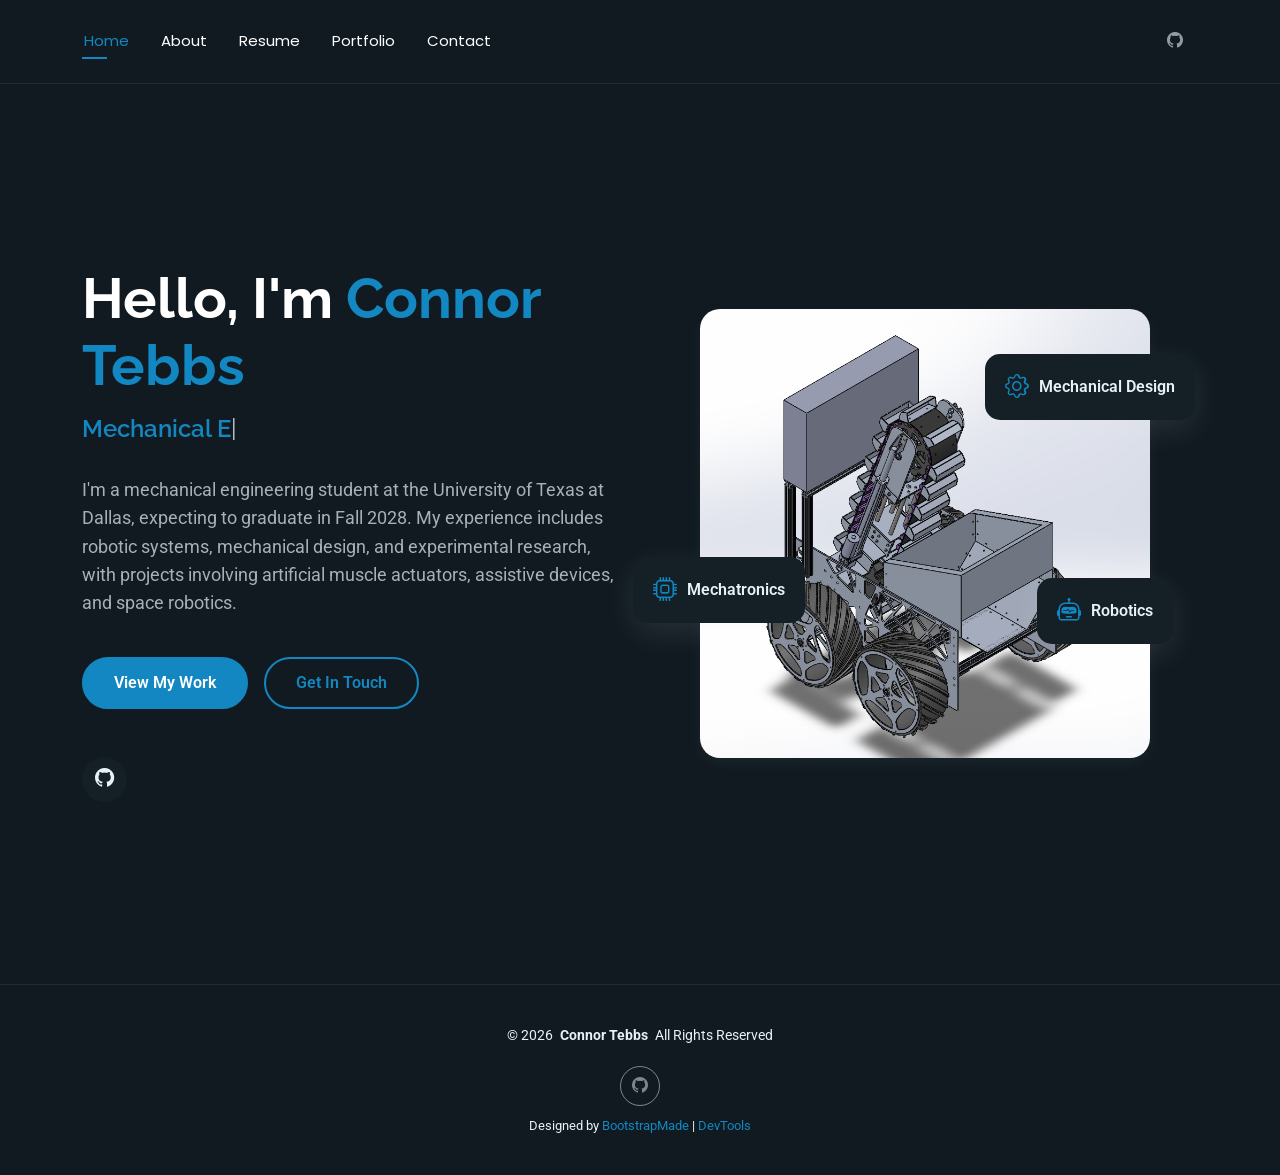
==== commit 3ee0324e: "Update index.html" ====
--- a/index.html
+++ b/index.html
@@ -127,9 +127,9 @@
               <div class="image-wrapper">
 
                 <!-- Temporary template image -->
-                <img src="assets/img/profile/profile-square-11.webp"
-                     alt="Temporary portfolio image"
-                     class="img-fluid">
+                <img src="assets/img/rphoto.png"
+     alt="UT Dallas Comet Aerobotics NASA Lunabotics rover CAD assembly"
+     class="img-fluid">
 
                 <div class="floating-elements">
 
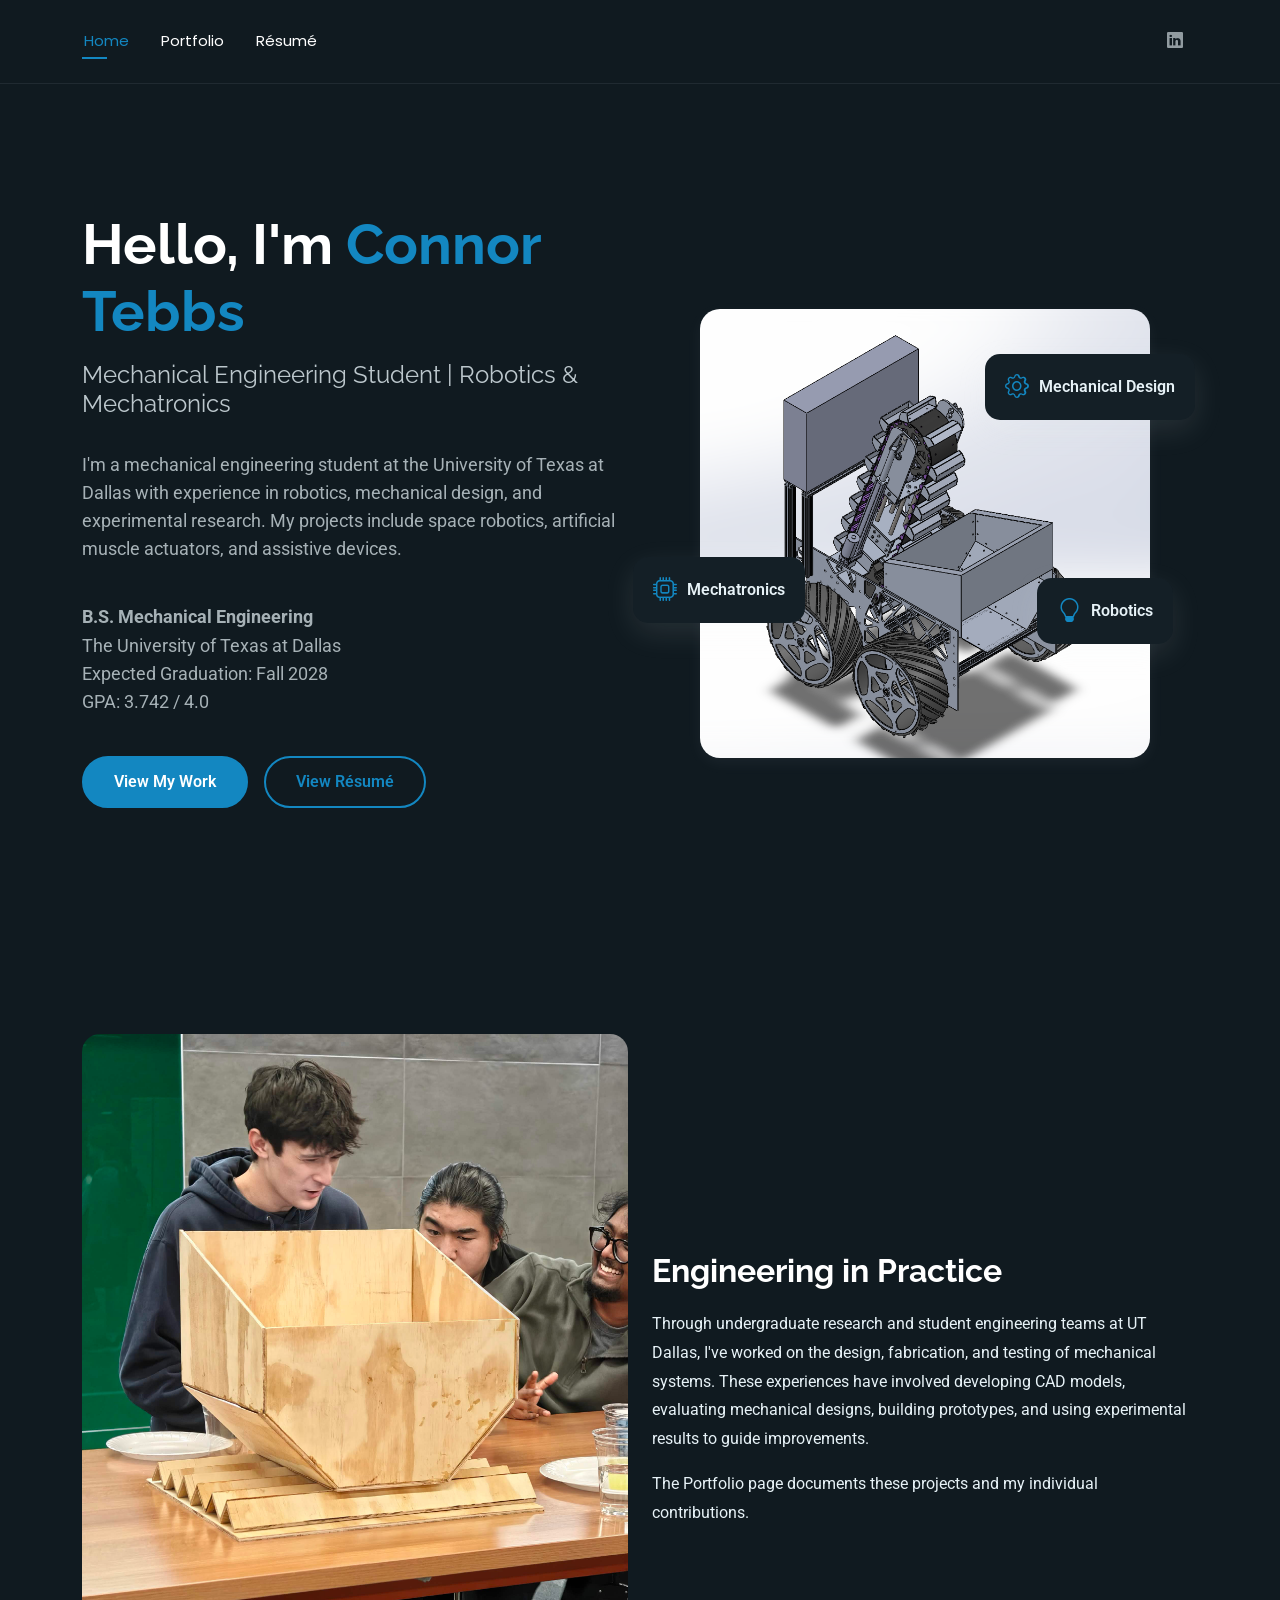
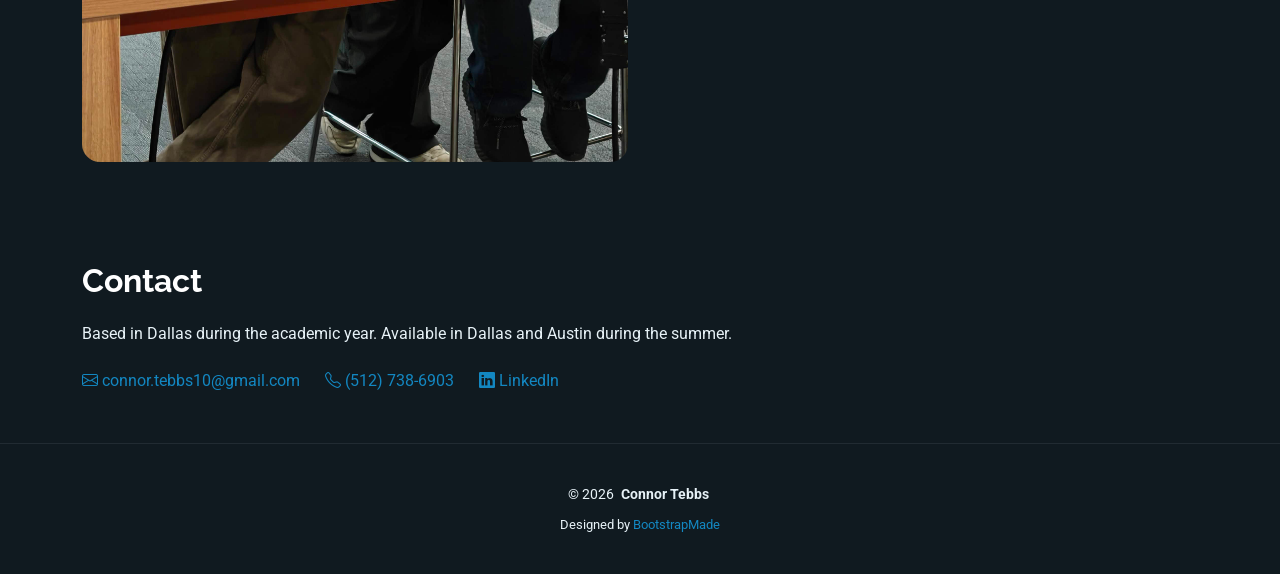
==== commit b70b4c5d: "Update index.html" ====
--- a/index.html
+++ b/index.html
@@ -1,14 +1,14 @@
-
 <!DOCTYPE html>
 <html lang="en">
 
 <head>
   <meta charset="utf-8">
-  <meta content="width=device-width, initial-scale=1.0" name="viewport">
+  <meta name="viewport" content="width=device-width, initial-scale=1.0">
 
   <title>Connor Tebbs | Mechanical Engineering Portfolio</title>
-  <meta name="description" content="Connor Tebbs is a mechanical engineering student at the University of Texas at Dallas with experience in robotics, mechanical design, mechatronics, and experimental research.">
-  <meta name="keywords" content="Connor Tebbs, Mechanical Engineering, UT Dallas, Robotics, Mechatronics, Engineering Portfolio, CAD">
+
+  <meta name="description"
+        content="Mechanical engineering portfolio of Connor Tebbs, a UT Dallas student with experience in robotics, mechanical design, and experimental research.">
 
   <!-- Favicons -->
   <link href="assets/img/favicon.png" rel="icon">
@@ -17,6 +17,7 @@
   <!-- Fonts -->
   <link href="https://fonts.googleapis.com" rel="preconnect">
   <link href="https://fonts.gstatic.com" rel="preconnect" crossorigin>
+
   <link href="https://fonts.googleapis.com/css2?family=Roboto:wght@300;400;500;700&family=Poppins:wght@300;400;500;600;700&family=Raleway:wght@300;400;500;600;700&display=swap" rel="stylesheet">
 
   <!-- Vendor CSS -->
@@ -30,134 +31,282 @@
   <link href="assets/css/main.css" rel="stylesheet">
 
   <!--
-  Template Name: FolioOne
-  Author: BootstrapMade.com
-  License: https://bootstrapmade.com/license/
+    Template: FolioOne
+    Author: BootstrapMade.com
+    License: https://bootstrapmade.com/license/
   -->
+
+  <style>
+
+    /* Compact homepage sections */
+
+    .home-section {
+      padding: 50px 0;
+    }
+
+    .home-section h2 {
+      font-weight: 700;
+      margin-bottom: 20px;
+    }
+
+    .home-section p {
+      line-height: 1.8;
+    }
+
+    /* Team photograph */
+
+    .team-photo {
+      width: 100%;
+      height: auto;
+      border-radius: 18px;
+    }
+
+    /* Academic details */
+
+    .academic-details {
+      margin: 22px 0;
+      line-height: 1.8;
+    }
+
+    .academic-details p {
+      margin-bottom: 0;
+    }
+
+    /* Contact information */
+
+    .contact-links {
+      display: flex;
+      flex-wrap: wrap;
+      gap: 12px 25px;
+      margin-top: 20px;
+    }
+
+    .contact-links a {
+      text-decoration: none;
+      overflow-wrap: anywhere;
+    }
+
+    .contact-links a:hover {
+      text-decoration: underline;
+    }
+
+    /* Mobile adjustments */
+
+    @media (max-width: 768px) {
+
+      .home-section {
+        padding: 35px 0;
+      }
+
+      .contact-links {
+        flex-direction: column;
+        gap: 12px;
+      }
+
+    }
+
+  </style>
+
 </head>
 
 <body class="index-page">
 
-  <!-- Header -->
-  <header id="header" class="header d-flex align-items-center light-background sticky-top">
+  <!-- HEADER -->
+  <header id="header"
+          class="header d-flex align-items-center light-background sticky-top">
+
     <div class="container position-relative d-flex align-items-center justify-content-between">
 
+      <!-- NAVIGATION -->
+
       <nav id="navmenu" class="navmenu">
+
         <ul>
-          <li><a href="index.html" class="active">Home</a></li>
-          <li><a href="about.html">About</a></li>
-          <li><a href="resume.html">Resume</a></li>
-          <li><a href="portfolio.html">Portfolio</a></li>
-          <li><a href="contact.html">Contact</a></li>
+
+          <li>
+            <a href="index.html" class="active">Home</a>
+          </li>
+
+          <li>
+            <a href="portfolio.html">Portfolio</a>
+          </li>
+
+          <li>
+            <a href="resume.html">Résumé</a>
+          </li>
+
         </ul>
+
         <i class="mobile-nav-toggle d-xl-none bi bi-list"></i>
+
       </nav>
 
+      <!-- LINKEDIN -->
+
       <div class="header-social-links">
-        <a href="https://github.com/connortebbs" target="_blank" rel="noopener noreferrer" aria-label="GitHub">
-          <i class="bi bi-github"></i>
+
+        <a href="https://www.linkedin.com/in/connor-tebbs-366144385/"
+           target="_blank"
+           rel="noopener noreferrer"
+           aria-label="LinkedIn">
+
+          <i class="bi bi-linkedin"></i>
+
         </a>
+
       </div>
 
     </div>
+
   </header>
 
   <main class="main">
 
-    <!-- Hero Section -->
+    <!-- ===================================== -->
+    <!-- HOME INTRODUCTION                     -->
+    <!-- ===================================== -->
+
     <section id="hero" class="hero section">
 
-      <div class="container" data-aos="fade-up" data-aos-delay="100">
+      <div class="container" data-aos="fade-up">
 
         <div class="row gy-4 align-items-center">
 
-          <!-- Introduction -->
+          <!-- LEFT: INTRODUCTION -->
+
           <div class="col-lg-6 order-2 order-lg-1">
+
             <div class="hero-content">
 
-              <h1 data-aos="fade-up" data-aos-delay="200">
-                Hello, I'm <span class="highlight">Connor Tebbs</span>
+              <h1 data-aos="fade-up">
+
+                Hello, I'm
+                <span class="highlight">Connor Tebbs</span>
+
               </h1>
 
-              <h2 data-aos="fade-up" data-aos-delay="300">
-                <span class="typed"
-                  data-typed-items="Mechanical Engineering Student, Robotics & Mechatronics, Mechanical Design">
-                </span>
+              <!-- Fixed professional heading -->
+
+              <h2 data-aos="fade-up" data-aos-delay="100">
+
+                Mechanical Engineering Student
+                <span class="highlight">| Robotics &amp; Mechatronics</span>
+
               </h2>
 
-              <p data-aos="fade-up" data-aos-delay="400">
-                I'm a mechanical engineering student at the
-                University of Texas at Dallas, expecting to graduate
-                in Fall 2028. My experience includes robotic systems,
-                mechanical design, and experimental research, with
-                projects involving artificial muscle actuators,
-                assistive devices, and space robotics.
+              <!-- Brief introduction -->
+
+              <p data-aos="fade-up" data-aos-delay="200">
+
+                I'm a mechanical engineering student at
+                the University of Texas at Dallas with
+                experience in robotics, mechanical design,
+                and experimental research.
+
+                My projects include space robotics,
+                artificial muscle actuators, and
+                assistive devices.
+
               </p>
 
-              <div class="hero-actions" data-aos="fade-up" data-aos-delay="500">
-
-                <a href="portfolio.html" class="btn btn-primary">
+              <!-- Academic qualifications -->
+
+              <div class="academic-details"
+                   data-aos="fade-up"
+                   data-aos-delay="300">
+
+                <p>
+
+                  <strong>B.S. Mechanical Engineering</strong>
+
+                  <br>
+
+                  The University of Texas at Dallas
+
+                  <br>
+
+                  Expected Graduation: Fall 2028
+
+                  <br>
+
+                  GPA: 3.742 / 4.0
+
+                </p>
+
+              </div>
+
+              <!-- Main navigation buttons -->
+
+              <div class="hero-actions"
+                   data-aos="fade-up"
+                   data-aos-delay="400">
+
+                <a href="portfolio.html"
+                   class="btn btn-primary">
+
                   View My Work
+
                 </a>
 
-                <a href="contact.html" class="btn btn-outline">
-                  Get In Touch
+                <a href="resume.html"
+                   class="btn btn-outline">
+
+                  View Résumé
+
                 </a>
 
               </div>
 
-              <div class="social-links" data-aos="fade-up" data-aos-delay="600">
-
-                <a href="https://github.com/connortebbs"
-                   target="_blank"
-                   rel="noopener noreferrer"
-                   aria-label="GitHub">
-                  <i class="bi bi-github"></i>
-                </a>
-
-              </div>
-
             </div>
+
           </div>
 
-          <!-- Profile Image -->
+          <!-- RIGHT: ROVER CAD -->
+
           <div class="col-lg-6 order-1 order-lg-2">
-            <div class="hero-image" data-aos="zoom-in" data-aos-delay="300">
+
+            <div class="hero-image"
+                 data-aos="zoom-in"
+                 data-aos-delay="200">
 
               <div class="image-wrapper">
 
-                <!-- Temporary template image -->
-                <img src="assets/img/rphoto.png"
-     alt="UT Dallas Comet Aerobotics NASA Lunabotics rover CAD assembly"
-     class="img-fluid">
+                <img
+                  src="assets/img/rphoto.png"
+                  alt="CAD assembly of the UT Dallas Comet Aerobotics NASA Lunabotics team rover"
+                  class="img-fluid">
+
+                <!-- Floating engineering labels -->
 
                 <div class="floating-elements">
 
-                  <div class="floating-card design"
-                       data-aos="fade-left"
-                       data-aos-delay="700">
+                  <div class="floating-card design">
+
                     <i class="bi bi-gear"></i>
                     <span>Mechanical Design</span>
+
                   </div>
 
-                  <div class="floating-card code"
-                       data-aos="fade-right"
-                       data-aos-delay="800">
+                  <div class="floating-card code">
+
                     <i class="bi bi-cpu"></i>
                     <span>Mechatronics</span>
+
                   </div>
 
-                  <div class="floating-card creativity"
-                       data-aos="fade-up"
-                       data-aos-delay="900">
-                    <i class="bi bi-robot"></i>
+                  <div class="floating-card creativity">
+
+                    <i class="bi bi-lightbulb"></i>
                     <span>Robotics</span>
+
                   </div>
 
                 </div>
 
               </div>
+
             </div>
+
           </div>
 
         </div>
@@ -165,66 +314,201 @@
       </div>
 
     </section>
-    <!-- End Hero Section -->
+
+    <!-- ===================================== -->
+    <!-- ENGINEERING IN PRACTICE               -->
+    <!-- ===================================== -->
+
+    <section id="experience"
+             class="home-section section">
+
+      <div class="container" data-aos="fade-up">
+
+        <div class="row gy-4 align-items-center">
+
+          <!-- Engineering team photograph -->
+
+          <div class="col-lg-6">
+
+            <img
+              src="assets/img/signal-2025-11-20-202556_004.jpg"
+              alt="Connor Tebbs collaborating with engineering teammates around a wooden rover prototype"
+              class="team-photo">
+
+          </div>
+
+          <!-- Short supporting description -->
+
+          <div class="col-lg-6">
+
+            <h2>Engineering in Practice</h2>
+
+            <p>
+
+              Through undergraduate research and
+              student engineering teams at UT Dallas,
+              I've worked on the design, fabrication,
+              and testing of mechanical systems.
+
+              These experiences have involved
+              developing CAD models, evaluating
+              mechanical designs, building prototypes,
+              and using experimental results to
+              guide improvements.
+
+            </p>
+
+            <p>
+
+              The Portfolio page documents these
+              projects and my individual contributions.
+
+            </p>
+
+          </div>
+
+        </div>
+
+      </div>
+
+    </section>
+
+    <!-- ===================================== -->
+    <!-- CONTACT INFORMATION                   -->
+    <!-- ===================================== -->
+
+    <section id="contact"
+             class="home-section section">
+
+      <div class="container" data-aos="fade-up">
+
+        <h2>Contact</h2>
+
+        <p>
+
+          Based in Dallas during the academic year.
+          Available in Dallas and Austin during the summer.
+
+        </p>
+
+        <div class="contact-links">
+
+          <!-- EMAIL -->
+
+          <a href="mailto:connor.tebbs10@gmail.com">
+
+            <i class="bi bi-envelope"></i>
+
+            connor.tebbs10@gmail.com
+
+          </a>
+
+          <!-- PHONE -->
+
+          <a href="tel:+15127386903">
+
+            <i class="bi bi-telephone"></i>
+
+            (512) 738-6903
+
+          </a>
+
+          <!-- LINKEDIN -->
+
+          <a href="https://www.linkedin.com/in/connor-tebbs-366144385/"
+             target="_blank"
+             rel="noopener noreferrer">
+
+            <i class="bi bi-linkedin"></i>
+
+            LinkedIn
+
+          </a>
+
+        </div>
+
+      </div>
+
+    </section>
 
   </main>
 
-  <!-- Footer -->
+  <!-- ===================================== -->
+  <!-- FOOTER                                -->
+  <!-- ===================================== -->
+
   <footer id="footer" class="footer">
 
     <div class="container">
 
       <div class="copyright text-center">
+
         <p>
-          © <span>2026</span>
-          <strong class="px-1 sitename">Connor Tebbs</strong>
-          <span>All Rights Reserved</span>
+
+          © 2026
+
+          <strong class="px-1 sitename">
+            Connor Tebbs
+          </strong>
+
         </p>
+
       </div>
 
-      <div class="social-links d-flex justify-content-center">
-        <a href="https://github.com/connortebbs"
-           target="_blank"
-           rel="noopener noreferrer"
-           aria-label="GitHub">
-          <i class="bi bi-github"></i>
+      <!-- Template attribution -->
+
+      <div class="credits">
+
+        Designed by
+
+        <a href="https://bootstrapmade.com/">
+          BootstrapMade
         </a>
+
       </div>
 
-      <!-- Required template attribution -->
-      <div class="credits">
-        Designed by
-        <a href="https://bootstrapmade.com/">BootstrapMade</a>
-        |
-        <a href="https://bootstrapmade.com/tools/">DevTools</a>
-      </div>
-
     </div>
+
   </footer>
 
-  <!-- Scroll Top -->
+  <!-- SCROLL TO TOP -->
+
   <a href="#"
      id="scroll-top"
      class="scroll-top d-flex align-items-center justify-content-center">
+
     <i class="bi bi-arrow-up-short"></i>
+
   </a>
 
   <div id="preloader"></div>
 
-  <!-- Vendor JS -->
+  <!-- VENDOR JAVASCRIPT -->
+
   <script src="assets/vendor/bootstrap/js/bootstrap.bundle.min.js"></script>
+
   <script src="assets/vendor/php-email-form/validate.js"></script>
+
   <script src="assets/vendor/aos/aos.js"></script>
+
   <script src="assets/vendor/typed.js/typed.umd.js"></script>
+
   <script src="assets/vendor/waypoints/noframework.waypoints.js"></script>
+
   <script src="assets/vendor/purecounter/purecounter_vanilla.js"></script>
+
   <script src="assets/vendor/swiper/swiper-bundle.min.js"></script>
+
   <script src="assets/vendor/imagesloaded/imagesloaded.pkgd.min.js"></script>
+
   <script src="assets/vendor/isotope-layout/isotope.pkgd.min.js"></script>
+
   <script src="assets/vendor/glightbox/js/glightbox.min.js"></script>
 
-  <!-- Main JS -->
+  <!-- MAIN JAVASCRIPT -->
+
   <script src="assets/js/main.js"></script>
 
 </body>
+
 </html>
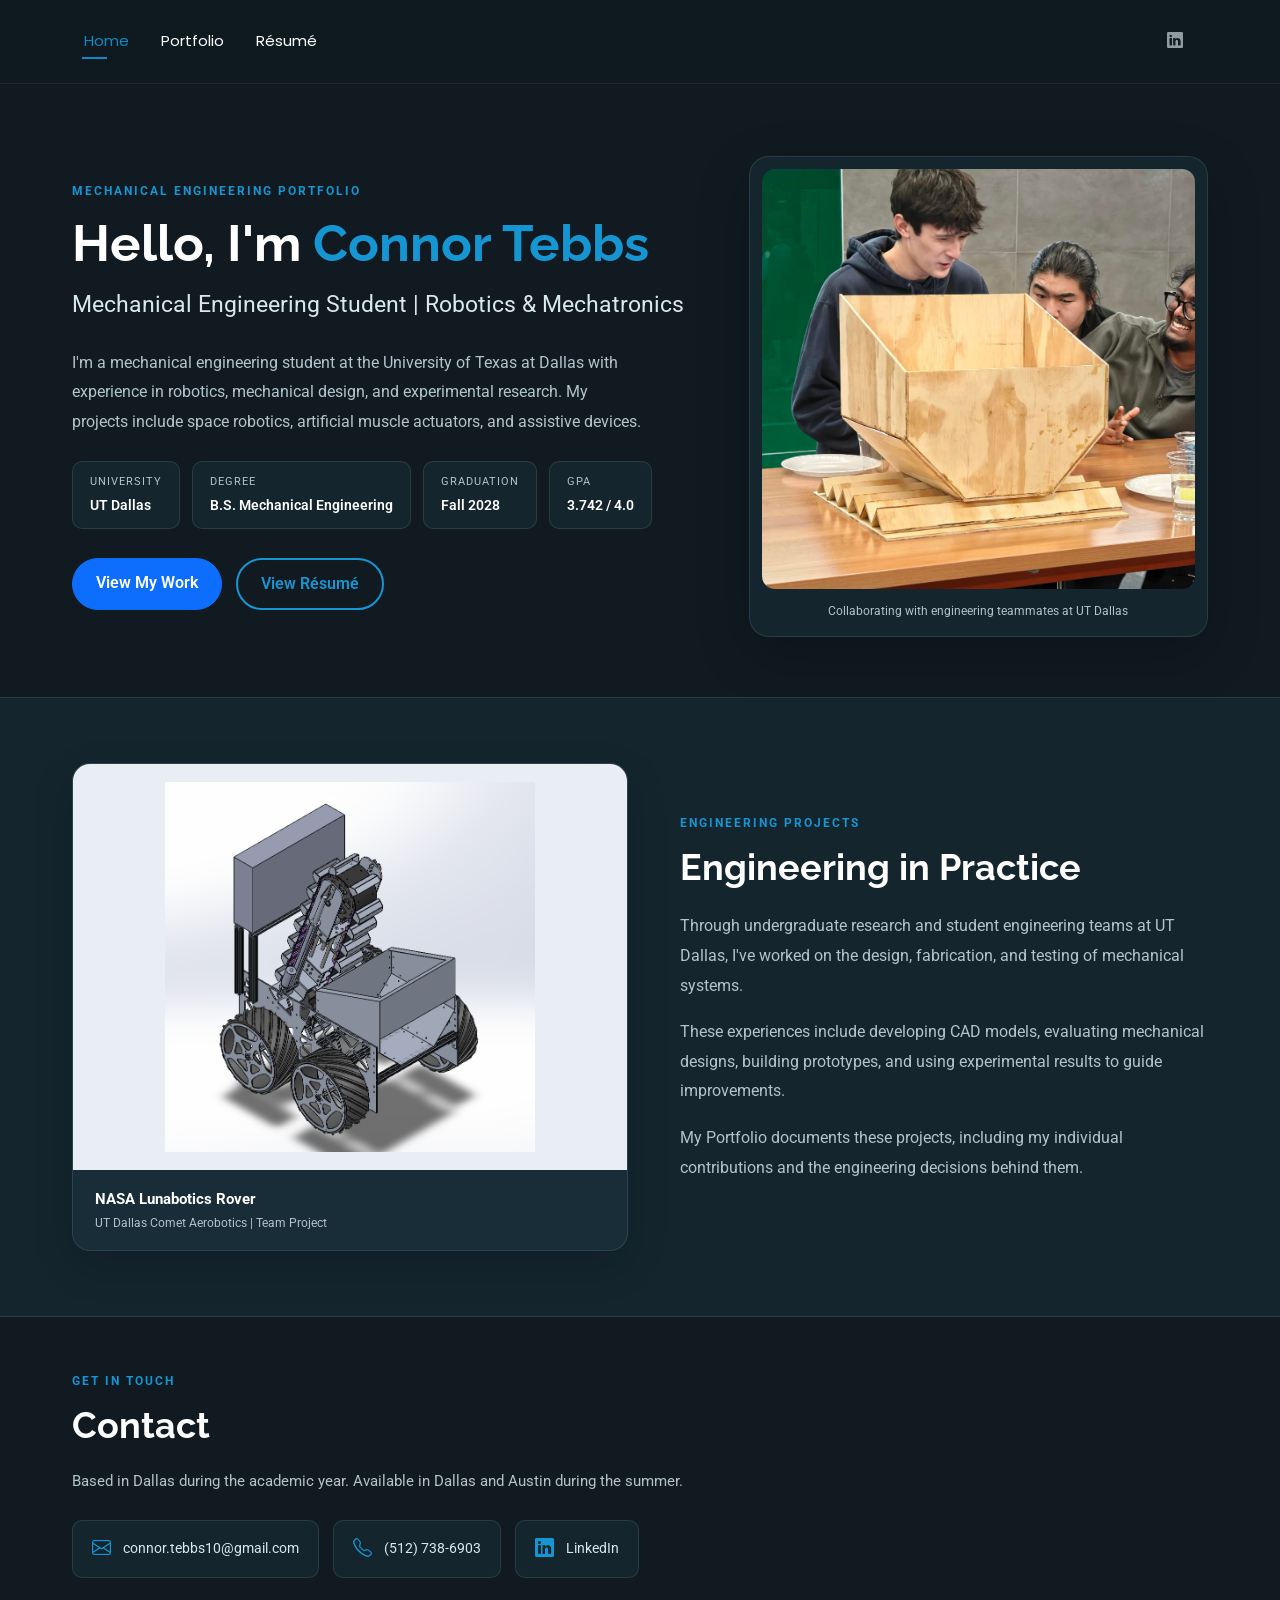
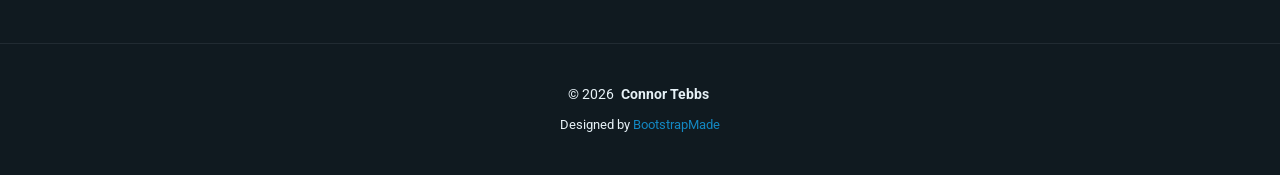
==== commit be603d38: "Update index.html" ====
--- a/index.html
+++ b/index.html
@@ -7,8 +7,7 @@
 
   <title>Connor Tebbs | Mechanical Engineering Portfolio</title>
 
-  <meta name="description"
-        content="Mechanical engineering portfolio of Connor Tebbs, a UT Dallas student with experience in robotics, mechanical design, and experimental research.">
+  <meta name="description" content="Mechanical engineering portfolio of Connor Tebbs, a UT Dallas student with experience in robotics, mechanical design, and experimental research.">
 
   <!-- Favicons -->
   <link href="assets/img/favicon.png" rel="icon">
@@ -38,69 +37,349 @@
 
   <style>
 
-    /* Compact homepage sections */
-
-    .home-section {
-      padding: 50px 0;
-    }
-
-    .home-section h2 {
+    /* =================================
+       COLOR SYSTEM
+       ================================= */
+
+    :root {
+      --portfolio-bg: #0e1a20;
+      --portfolio-panel: #14252e;
+      --portfolio-panel-light: #192d38;
+      --portfolio-border: rgba(142, 181, 199, 0.16);
+      --portfolio-accent: #1596d2;
+      --portfolio-muted: #b3c3cd;
+    }
+
+    html {
+      scroll-behavior: smooth;
+    }
+
+    body {
+      background: var(--portfolio-bg);
+    }
+
+    /* =================================
+       HOMEPAGE LAYOUT
+       ================================= */
+
+    .hero.section {
+      min-height: auto !important;
+      padding: 72px 0 60px !important;
+    }
+
+    .portfolio-section {
+      padding: 65px 0;
+    }
+
+    .section-inner {
+      max-width: 1160px;
+      margin: 0 auto;
+    }
+
+    .section-eyebrow {
+      color: var(--portfolio-accent);
+      font-size: 12px;
       font-weight: 700;
-      margin-bottom: 20px;
-    }
-
-    .home-section p {
-      line-height: 1.8;
-    }
-
-    /* Team photograph */
-
-    .team-photo {
-      width: 100%;
-      height: auto;
-      border-radius: 18px;
+      letter-spacing: 2px;
+      text-transform: uppercase;
+      margin-bottom: 14px;
+    }
+
+    .section-heading {
+      font-size: clamp(27px, 3vw, 36px);
+      font-weight: 700;
+      margin-bottom: 22px;
+      line-height: 1.2;
+    }
+
+    .section-description {
+      color: var(--portfolio-muted);
+      font-size: 16px;
+      line-height: 1.85;
+      max-width: 580px;
+    }
+
+    /* =================================
+       HERO INTRODUCTION
+       ================================= */
+
+    .intro-content {
+      padding-right: 20px;
+    }
+
+    .intro-content h1 {
+      font-size: clamp(37px, 4vw, 55px);
+      line-height: 1.15;
+      font-weight: 700;
+      margin-bottom: 15px;
+    }
+
+    .intro-content h1 span {
+      color: var(--portfolio-accent);
+    }
+
+    .intro-subtitle {
+      color: #d8e8f0;
+      font-size: clamp(18px, 2vw, 23px);
+      font-weight: 400;
+      margin-bottom: 25px;
+    }
+
+    .intro-description {
+      color: var(--portfolio-muted);
+      font-size: 16px;
+      line-height: 1.85;
+      margin-bottom: 25px;
+      max-width: 570px;
     }
 
     /* Academic details */
 
-    .academic-details {
-      margin: 22px 0;
-      line-height: 1.8;
-    }
-
-    .academic-details p {
-      margin-bottom: 0;
-    }
-
-    /* Contact information */
-
-    .contact-links {
+    .academic-strip {
       display: flex;
       flex-wrap: wrap;
-      gap: 12px 25px;
-      margin-top: 20px;
-    }
-
-    .contact-links a {
+      gap: 12px;
+      margin-bottom: 29px;
+    }
+
+    .academic-item {
+      background: var(--portfolio-panel);
+      border: 1px solid var(--portfolio-border);
+      border-radius: 10px;
+      padding: 12px 17px;
+    }
+
+    .academic-item .detail-label {
+      display: block;
+      font-size: 11px;
+      color: var(--portfolio-muted);
+      margin-bottom: 4px;
+      text-transform: uppercase;
+      letter-spacing: 1px;
+    }
+
+    .academic-item .detail-value {
+      display: block;
+      color: #ffffff;
+      font-size: 14px;
+      font-weight: 600;
+    }
+
+    /* Buttons */
+
+    .portfolio-buttons {
+      display: flex;
+      flex-wrap: wrap;
+      gap: 14px;
+    }
+
+    .portfolio-buttons .btn {
+      padding: 12px 23px;
+      border-radius: 30px;
+      font-weight: 600;
+    }
+
+    .portfolio-buttons .btn-outline {
+      border: 2px solid var(--portfolio-accent);
+      color: var(--portfolio-accent);
+      background: transparent;
+    }
+
+    .portfolio-buttons .btn-outline:hover {
+      background: var(--portfolio-accent);
+      color: white;
+    }
+
+    /* =================================
+       INTRODUCTION PHOTOGRAPH
+       ================================= */
+
+    .intro-photo-card {
+      position: relative;
+      background: var(--portfolio-panel);
+      border: 1px solid var(--portfolio-border);
+      border-radius: 20px;
+      padding: 12px;
+      max-width: 490px;
+      margin-left: auto;
+      box-shadow: 0 18px 55px rgba(0, 0, 0, 0.2);
+    }
+
+    .intro-photo-card img {
+      display: block;
+      width: 100%;
+      height: 420px;
+      object-fit: cover;
+      object-position: center 19%;
+      border-radius: 13px;
+    }
+
+    .photo-caption {
+      padding: 13px 8px 4px;
+      font-size: 12px;
+      color: var(--portfolio-muted);
+      text-align: center;
+    }
+
+    /* =================================
+       ENGINEERING SECTION
+       ================================= */
+
+    .engineering-section {
+      background: var(--portfolio-panel);
+      border-top: 1px solid var(--portfolio-border);
+      border-bottom: 1px solid var(--portfolio-border);
+    }
+
+    .engineering-content {
+      padding-left: 28px;
+    }
+
+    .engineering-content p {
+      color: var(--portfolio-muted);
+      font-size: 16px;
+      line-height: 1.85;
+      margin-bottom: 17px;
+    }
+
+    /* Rover presentation */
+
+    .rover-card {
+      background: var(--portfolio-panel-light);
+      border: 1px solid var(--portfolio-border);
+      border-radius: 18px;
+      overflow: hidden;
+      box-shadow: 0 15px 40px rgba(0, 0, 0, 0.15);
+    }
+
+    .rover-image {
+      padding: 18px;
+      background: #e9edf4;
+      display: flex;
+      justify-content: center;
+      align-items: center;
+    }
+
+    .rover-image img {
+      display: block;
+      width: 100%;
+      max-height: 370px;
+      object-fit: contain;
+    }
+
+    .rover-caption {
+      padding: 18px 22px;
+    }
+
+    .rover-caption strong {
+      display: block;
+      color: #ffffff;
+      font-size: 15px;
+      margin-bottom: 4px;
+    }
+
+    .rover-caption span {
+      display: block;
+      color: var(--portfolio-muted);
+      font-size: 12px;
+    }
+
+    /* =================================
+       CONTACT SECTION
+       ================================= */
+
+    .contact-section {
+      padding: 55px 0 65px;
+    }
+
+    .contact-section p {
+      color: var(--portfolio-muted);
+      font-size: 15px;
+      line-height: 1.7;
+    }
+
+    .contact-grid {
+      display: flex;
+      flex-wrap: wrap;
+      gap: 14px;
+      margin-top: 25px;
+    }
+
+    .contact-item {
+      display: inline-flex;
+      align-items: center;
+      gap: 12px;
+      padding: 14px 19px;
+      border-radius: 10px;
+      border: 1px solid var(--portfolio-border);
+      background: var(--portfolio-panel);
+      color: #d8e8f0;
       text-decoration: none;
+      font-size: 14px;
       overflow-wrap: anywhere;
-    }
-
-    .contact-links a:hover {
-      text-decoration: underline;
-    }
-
-    /* Mobile adjustments */
-
-    @media (max-width: 768px) {
-
-      .home-section {
-        padding: 35px 0;
-      }
-
-      .contact-links {
+      transition: border-color 0.2s, transform 0.2s;
+    }
+
+    .contact-item i {
+      color: var(--portfolio-accent);
+      font-size: 19px;
+    }
+
+    .contact-item:hover {
+      color: white;
+      border-color: var(--portfolio-accent);
+      transform: translateY(-2px);
+    }
+
+    /* =================================
+       RESPONSIVE DESIGN
+       ================================= */
+
+    @media (max-width: 991px) {
+
+      .hero.section {
+        padding: 45px 0 !important;
+      }
+
+      .intro-content {
+        padding-right: 0;
+      }
+
+      .intro-photo-card {
+        margin: 0 auto 20px;
+      }
+
+      .engineering-content {
+        padding-left: 0;
+        margin-top: 15px;
+      }
+
+    }
+
+    @media (max-width: 576px) {
+
+      .portfolio-section {
+        padding: 40px 0;
+      }
+
+      .intro-photo-card img {
+        height: 330px;
+      }
+
+      .academic-strip {
+        gap: 9px;
+      }
+
+      .academic-item {
+        padding: 10px 13px;
+      }
+
+      .contact-grid {
         flex-direction: column;
-        gap: 12px;
+      }
+
+      .contact-item {
+        width: 100%;
       }
 
     }
@@ -111,13 +390,14 @@
 
 <body class="index-page">
 
-  <!-- HEADER -->
+  <!-- ================================= -->
+  <!-- NAVIGATION -->
+  <!-- ================================= -->
+
   <header id="header"
           class="header d-flex align-items-center light-background sticky-top">
 
     <div class="container position-relative d-flex align-items-center justify-content-between">
-
-      <!-- NAVIGATION -->
 
       <nav id="navmenu" class="navmenu">
 
@@ -140,8 +420,6 @@
         <i class="mobile-nav-toggle d-xl-none bi bi-list"></i>
 
       </nav>
-
-      <!-- LINKEDIN -->
 
       <div class="header-social-links">
 
@@ -162,97 +440,101 @@
 
   <main class="main">
 
-    <!-- ===================================== -->
-    <!-- HOME INTRODUCTION                     -->
-    <!-- ===================================== -->
+    <!-- ================================= -->
+    <!-- INTRODUCTION -->
+    <!-- ================================= -->
 
     <section id="hero" class="hero section">
 
-      <div class="container" data-aos="fade-up">
+      <div class="container section-inner" data-aos="fade-up">
 
         <div class="row gy-4 align-items-center">
 
-          <!-- LEFT: INTRODUCTION -->
-
-          <div class="col-lg-6 order-2 order-lg-1">
-
-            <div class="hero-content">
-
-              <h1 data-aos="fade-up">
-
-                Hello, I'm
-                <span class="highlight">Connor Tebbs</span>
-
+          <!-- LEFT COLUMN -->
+
+          <div class="col-lg-7 order-2 order-lg-1">
+
+            <div class="intro-content">
+
+              <div class="section-eyebrow">
+                Mechanical Engineering Portfolio
+              </div>
+
+              <h1>
+                Hello, I'm <span>Connor Tebbs</span>
               </h1>
 
-              <!-- Fixed professional heading -->
-
-              <h2 data-aos="fade-up" data-aos-delay="100">
-
-                Mechanical Engineering Student
-                <span class="highlight">| Robotics &amp; Mechatronics</span>
-
-              </h2>
-
-              <!-- Brief introduction -->
-
-              <p data-aos="fade-up" data-aos-delay="200">
+              <div class="intro-subtitle">
+                Mechanical Engineering Student | Robotics &amp; Mechatronics
+              </div>
+
+              <p class="intro-description">
 
                 I'm a mechanical engineering student at
-                the University of Texas at Dallas with
-                experience in robotics, mechanical design,
-                and experimental research.
+                the University of Texas at Dallas with experience
+                in robotics, mechanical design, and experimental research.
 
                 My projects include space robotics,
-                artificial muscle actuators, and
-                assistive devices.
+                artificial muscle actuators, and assistive devices.
 
               </p>
 
-              <!-- Academic qualifications -->
-
-              <div class="academic-details"
-                   data-aos="fade-up"
-                   data-aos-delay="300">
-
-                <p>
-
-                  <strong>B.S. Mechanical Engineering</strong>
-
-                  <br>
-
-                  The University of Texas at Dallas
-
-                  <br>
-
-                  Expected Graduation: Fall 2028
-
-                  <br>
-
-                  GPA: 3.742 / 4.0
-
-                </p>
+              <!-- ACADEMIC DETAILS -->
+
+              <div class="academic-strip">
+
+                <div class="academic-item">
+
+                  <span class="detail-label">University</span>
+
+                  <span class="detail-value">
+                    UT Dallas
+                  </span>
+
+                </div>
+
+                <div class="academic-item">
+
+                  <span class="detail-label">Degree</span>
+
+                  <span class="detail-value">
+                    B.S. Mechanical Engineering
+                  </span>
+
+                </div>
+
+                <div class="academic-item">
+
+                  <span class="detail-label">Graduation</span>
+
+                  <span class="detail-value">
+                    Fall 2028
+                  </span>
+
+                </div>
+
+                <div class="academic-item">
+
+                  <span class="detail-label">GPA</span>
+
+                  <span class="detail-value">
+                    3.742 / 4.0
+                  </span>
+
+                </div>
 
               </div>
 
-              <!-- Main navigation buttons -->
-
-              <div class="hero-actions"
-                   data-aos="fade-up"
-                   data-aos-delay="400">
-
-                <a href="portfolio.html"
-                   class="btn btn-primary">
-
+              <!-- BUTTONS -->
+
+              <div class="portfolio-buttons">
+
+                <a href="portfolio.html" class="btn btn-primary">
                   View My Work
-
                 </a>
 
-                <a href="resume.html"
-                   class="btn btn-outline">
-
+                <a href="resume.html" class="btn btn-outline">
                   View Résumé
-
                 </a>
 
               </div>
@@ -261,155 +543,167 @@
 
           </div>
 
-          <!-- RIGHT: ROVER CAD -->
-
-          <div class="col-lg-6 order-1 order-lg-2">
-
-            <div class="hero-image"
-                 data-aos="zoom-in"
-                 data-aos-delay="200">
-
-              <div class="image-wrapper">
+          <!-- RIGHT COLUMN: YOUR PHOTOGRAPH -->
+
+          <div class="col-lg-5 order-1 order-lg-2">
+
+            <div class="intro-photo-card">
+
+              <img
+                src="assets/img/signal-2025-11-20-202556_004.jpg"
+                alt="Connor Tebbs collaborating with teammates on a rover prototype">
+
+              <div class="photo-caption">
+                Collaborating with engineering teammates at UT Dallas
+              </div>
+
+            </div>
+
+          </div>
+
+        </div>
+
+      </div>
+
+    </section>
+
+    <!-- ================================= -->
+    <!-- ENGINEERING IN PRACTICE -->
+    <!-- ================================= -->
+
+    <section id="experience"
+             class="engineering-section portfolio-section section">
+
+      <div class="container section-inner" data-aos="fade-up">
+
+        <div class="row gy-4 align-items-center">
+
+          <!-- LEFT: ROVER CAD -->
+
+          <div class="col-lg-6">
+
+            <div class="rover-card">
+
+              <div class="rover-image">
 
                 <img
                   src="assets/img/rphoto.png"
-                  alt="CAD assembly of the UT Dallas Comet Aerobotics NASA Lunabotics team rover"
-                  class="img-fluid">
-
-                <!-- Floating engineering labels -->
-
-                <div class="floating-elements">
-
-                  <div class="floating-card design">
-
-                    <i class="bi bi-gear"></i>
-                    <span>Mechanical Design</span>
-
-                  </div>
-
-                  <div class="floating-card code">
-
-                    <i class="bi bi-cpu"></i>
-                    <span>Mechatronics</span>
-
-                  </div>
-
-                  <div class="floating-card creativity">
-
-                    <i class="bi bi-lightbulb"></i>
-                    <span>Robotics</span>
-
-                  </div>
-
-                </div>
+                  alt="CAD assembly of the UT Dallas NASA Lunabotics team rover">
 
               </div>
 
+              <div class="rover-caption">
+
+                <strong>
+                  NASA Lunabotics Rover
+                </strong>
+
+                <span>
+                  UT Dallas Comet Aerobotics | Team Project
+                </span>
+
+              </div>
+
             </div>
 
           </div>
 
+          <!-- RIGHT: ENGINEERING DESCRIPTION -->
+
+          <div class="col-lg-6">
+
+            <div class="engineering-content">
+
+              <div class="section-eyebrow">
+                Engineering Projects
+              </div>
+
+              <h2 class="section-heading">
+                Engineering in Practice
+              </h2>
+
+              <p>
+
+                Through undergraduate research and student
+                engineering teams at UT Dallas, I've worked on
+                the design, fabrication, and testing of
+                mechanical systems.
+
+              </p>
+
+              <p>
+
+                These experiences include developing CAD models,
+                evaluating mechanical designs, building prototypes,
+                and using experimental results to guide improvements.
+
+              </p>
+
+              <p>
+
+                My Portfolio documents these projects,
+                including my individual contributions and
+                the engineering decisions behind them.
+
+              </p>
+
+            </div>
+
+          </div>
+
         </div>
 
       </div>
 
     </section>
 
-    <!-- ===================================== -->
-    <!-- ENGINEERING IN PRACTICE               -->
-    <!-- ===================================== -->
-
-    <section id="experience"
-             class="home-section section">
-
-      <div class="container" data-aos="fade-up">
-
-        <div class="row gy-4 align-items-center">
-
-          <!-- Engineering team photograph -->
-
-          <div class="col-lg-6">
-
-            <img
-              src="assets/img/signal-2025-11-20-202556_004.jpg"
-              alt="Connor Tebbs collaborating with engineering teammates around a wooden rover prototype"
-              class="team-photo">
-
-          </div>
-
-          <!-- Short supporting description -->
-
-          <div class="col-lg-6">
-
-            <h2>Engineering in Practice</h2>
-
-            <p>
-
-              Through undergraduate research and
-              student engineering teams at UT Dallas,
-              I've worked on the design, fabrication,
-              and testing of mechanical systems.
-
-              These experiences have involved
-              developing CAD models, evaluating
-              mechanical designs, building prototypes,
-              and using experimental results to
-              guide improvements.
-
-            </p>
-
-            <p>
-
-              The Portfolio page documents these
-              projects and my individual contributions.
-
-            </p>
-
-          </div>
-
+    <!-- ================================= -->
+    <!-- CONTACT -->
+    <!-- ================================= -->
+
+    <section id="contact"
+             class="contact-section section">
+
+      <div class="container section-inner" data-aos="fade-up">
+
+        <div class="section-eyebrow">
+          Get in Touch
         </div>
 
-      </div>
-
-    </section>
-
-    <!-- ===================================== -->
-    <!-- CONTACT INFORMATION                   -->
-    <!-- ===================================== -->
-
-    <section id="contact"
-             class="home-section section">
-
-      <div class="container" data-aos="fade-up">
-
-        <h2>Contact</h2>
+        <h2 class="section-heading">
+          Contact
+        </h2>
 
         <p>
-
           Based in Dallas during the academic year.
           Available in Dallas and Austin during the summer.
-
         </p>
 
-        <div class="contact-links">
+        <div class="contact-grid">
 
           <!-- EMAIL -->
 
-          <a href="mailto:connor.tebbs10@gmail.com">
+          <a href="mailto:connor.tebbs10@gmail.com"
+             class="contact-item">
 
             <i class="bi bi-envelope"></i>
 
-            connor.tebbs10@gmail.com
+            <span>
+              connor.tebbs10@gmail.com
+            </span>
 
           </a>
 
           <!-- PHONE -->
 
-          <a href="tel:+15127386903">
+          <a href="tel:+15127386903"
+             class="contact-item">
 
             <i class="bi bi-telephone"></i>
 
-            (512) 738-6903
+            <span>
+              (512) 738-6903
+            </span>
 
           </a>
 
@@ -417,11 +711,14 @@
 
           <a href="https://www.linkedin.com/in/connor-tebbs-366144385/"
              target="_blank"
-             rel="noopener noreferrer">
+             rel="noopener noreferrer"
+             class="contact-item">
 
             <i class="bi bi-linkedin"></i>
 
-            LinkedIn
+            <span>
+              LinkedIn
+            </span>
 
           </a>
 
@@ -433,9 +730,9 @@
 
   </main>
 
-  <!-- ===================================== -->
-  <!-- FOOTER                                -->
-  <!-- ===================================== -->
+  <!-- ================================= -->
+  <!-- FOOTER -->
+  <!-- ================================= -->
 
   <footer id="footer" class="footer">
 
@@ -444,26 +741,16 @@
       <div class="copyright text-center">
 
         <p>
-
           © 2026
-
-          <strong class="px-1 sitename">
-            Connor Tebbs
-          </strong>
-
+          <strong class="px-1 sitename">Connor Tebbs</strong>
         </p>
 
       </div>
 
-      <!-- Template attribution -->
-
       <div class="credits">
 
         Designed by
-
-        <a href="https://bootstrapmade.com/">
-          BootstrapMade
-        </a>
+        <a href="https://bootstrapmade.com/">BootstrapMade</a>
 
       </div>
 
@@ -471,7 +758,7 @@
 
   </footer>
 
-  <!-- SCROLL TO TOP -->
+  <!-- SCROLL TOP -->
 
   <a href="#"
      id="scroll-top"
@@ -486,23 +773,14 @@
   <!-- VENDOR JAVASCRIPT -->
 
   <script src="assets/vendor/bootstrap/js/bootstrap.bundle.min.js"></script>
-
   <script src="assets/vendor/php-email-form/validate.js"></script>
-
   <script src="assets/vendor/aos/aos.js"></script>
-
   <script src="assets/vendor/typed.js/typed.umd.js"></script>
-
   <script src="assets/vendor/waypoints/noframework.waypoints.js"></script>
-
   <script src="assets/vendor/purecounter/purecounter_vanilla.js"></script>
-
   <script src="assets/vendor/swiper/swiper-bundle.min.js"></script>
-
   <script src="assets/vendor/imagesloaded/imagesloaded.pkgd.min.js"></script>
-
   <script src="assets/vendor/isotope-layout/isotope.pkgd.min.js"></script>
-
   <script src="assets/vendor/glightbox/js/glightbox.min.js"></script>
 
   <!-- MAIN JAVASCRIPT -->
